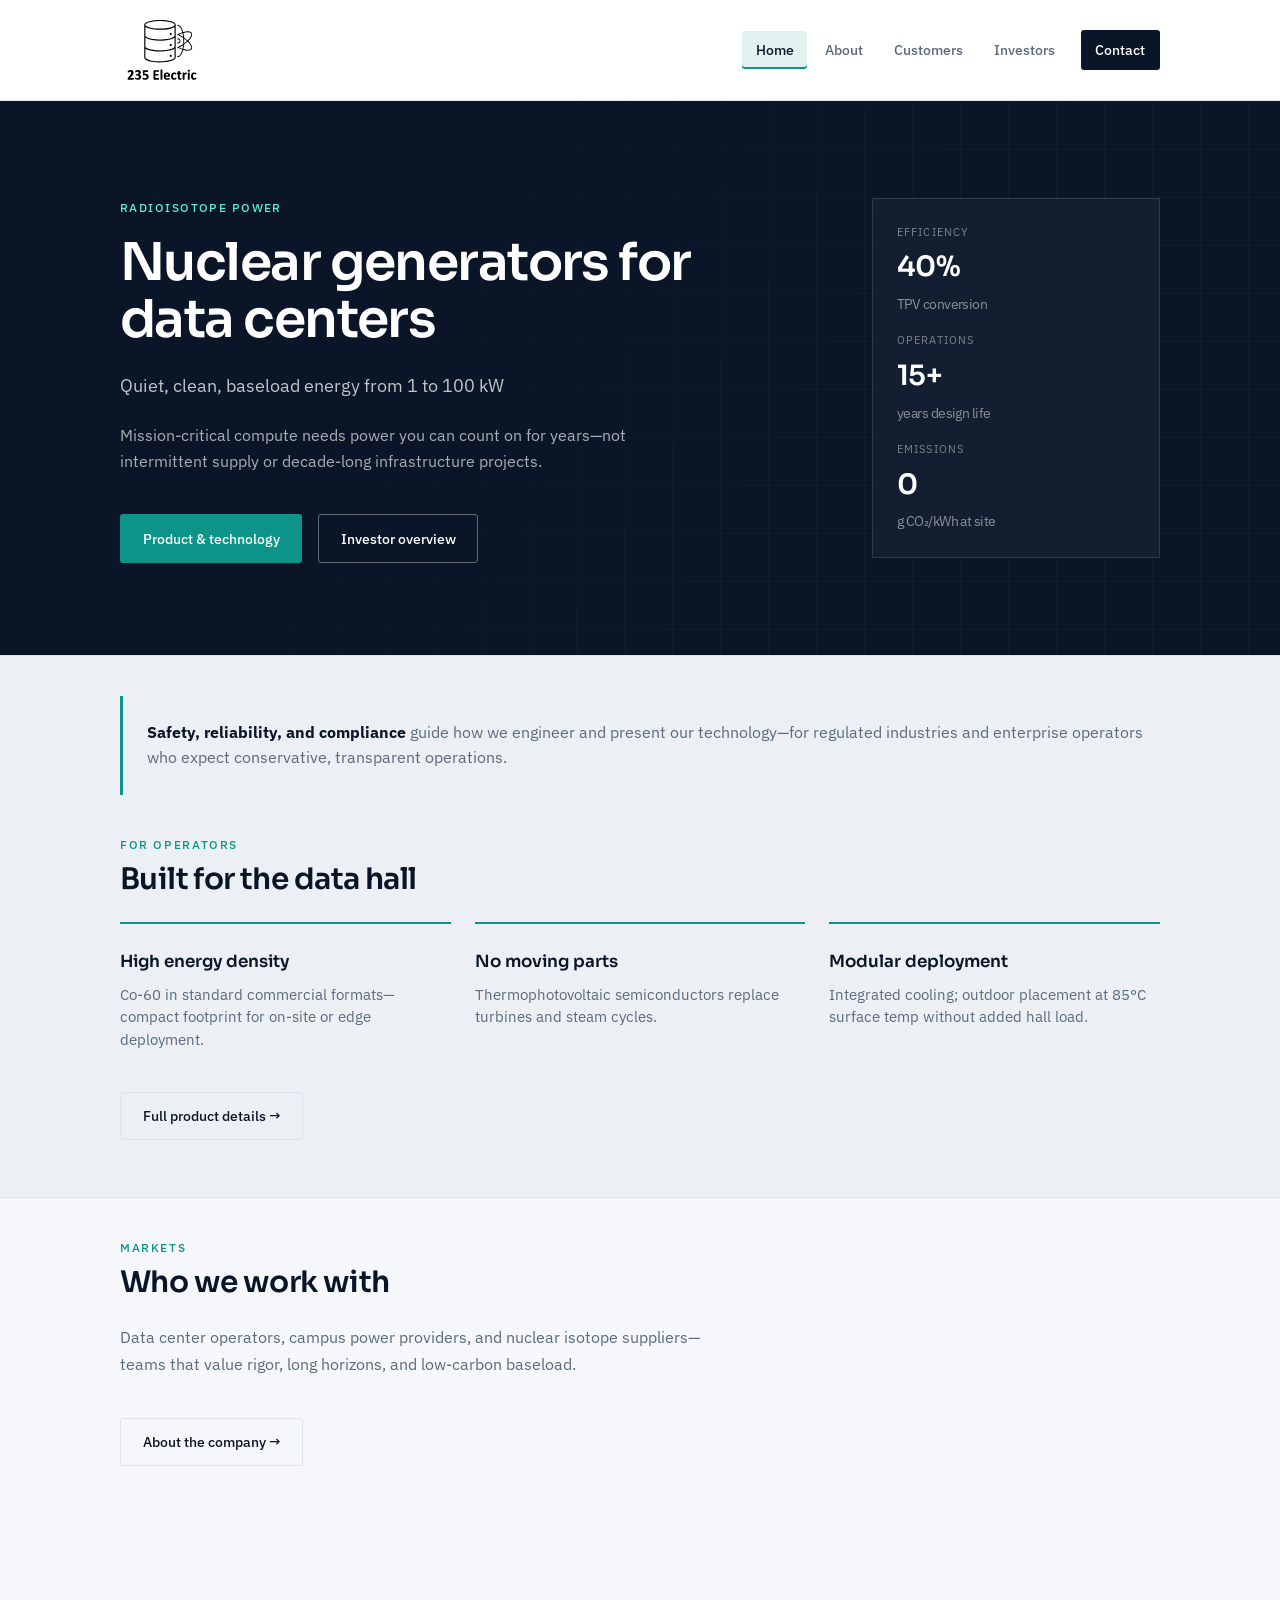
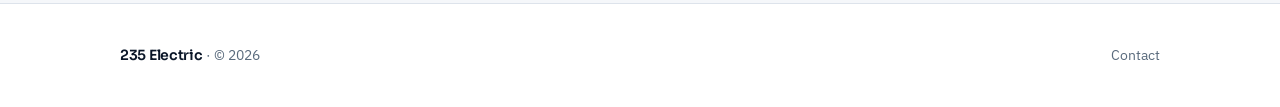
==== index.html @ bf1fa09b "init commit" ====
<!DOCTYPE html>
<html lang="en">
<head>
  <meta charset="UTF-8">
  <meta name="viewport" content="width=device-width, initial-scale=1.0">
  <meta name="theme-color" content="#0a1628">
  <title>235 Electric | Nuclear power for data centers</title>
  <meta name="description" content="235 Electric builds radioisotope generators for data centers. Quiet, clean, baseload power in the 1–100 kW range with no moving parts.">
  <link rel="canonical" href="https://sample_site.joshuapastizzo.com/">
  <link rel="preconnect" href="https://fonts.googleapis.com">
  <link rel="preconnect" href="https://fonts.gstatic.com" crossorigin>
  <link href="https://fonts.googleapis.com/css2?family=IBM+Plex+Sans:wght@400;500&family=Sora:wght@500;600&display=swap" rel="stylesheet">
  <link rel="stylesheet" href="/css/style.css">
  <link rel="icon" href="/images/logo.svg" type="image/svg+xml">
</head>
<body class="page-home">
  <header class="site-header">
    <div class="container">
      <div class="logo"><a href="/"><img src="/images/logo.svg" alt="235 Electric"></a></div>
      <button class="nav-toggle" type="button" aria-label="Toggle menu" aria-expanded="false">Menu</button>
      <nav>
        <ul class="nav-main">
          <li><a href="/" aria-current="page">Home</a></li>
          <li><a href="/about">About</a></li>
          <li><a href="/customers">Customers</a></li>
          <li><a href="/investors">Investors</a></li>
          <li class="nav-cta"><a href="/contact" class="btn btn-nav">Contact</a></li>
        </ul>
      </nav>
    </div>
  </header>

  <main>
    <section class="hero">
      <div class="container">
        <div class="hero-content">
          <span class="label">Radioisotope power</span>
          <h1>Nuclear generators for data centers</h1>
          <p class="hero-tagline">Quiet, clean, baseload energy from 1 to 100 kW</p>
          <p class="lead">Mission-critical compute needs power you can count on for years—not intermittent supply or decade-long infrastructure projects.</p>
          <div class="hero-actions">
            <a href="/customers" class="btn btn-primary">Product &amp; technology</a>
            <a href="/investors" class="btn btn-secondary">Investor overview</a>
          </div>
        </div>
        <aside class="hero-visual" aria-label="Key specifications">
          <dl class="hero-card">
            <dt>Efficiency</dt>
            <dd>40%<span>TPV conversion</span></dd>
            <dt>Operations</dt>
            <dd>15+<span>years design life</span></dd>
            <dt>Emissions</dt>
            <dd>0<span>g CO₂/kWh at site</span></dd>
          </dl>
        </aside>
      </div>
    </section>

    <section class="section section--tight section--band">
      <div class="container">
        <div class="notice">
          <p><strong>Safety, reliability, and compliance</strong> guide how we engineer and present our technology—for regulated industries and enterprise operators who expect conservative, transparent operations.</p>
        </div>
        <span class="label">For operators</span>
        <h2 class="section-title">Built for the data hall</h2>
        <ul class="pillar-list">
          <li>
            <h3>High energy density</h3>
            <p>Co-60 in standard commercial formats—compact footprint for on-site or edge deployment.</p>
          </li>
          <li>
            <h3>No moving parts</h3>
            <p>Thermophotovoltaic semiconductors replace turbines and steam cycles.</p>
          </li>
          <li>
            <h3>Modular deployment</h3>
            <p>Integrated cooling; outdoor placement at 85°C surface temp without added hall load.</p>
          </li>
        </ul>
        <p class="section-cta">
          <a href="/customers" class="btn btn-outline">Full product details →</a>
        </p>
      </div>
    </section>

    <section class="section section--tight">
      <div class="container">
        <span class="label">Markets</span>
        <h2 class="section-title">Who we work with</h2>
        <p class="section-subtitle">Data center operators, campus power providers, and nuclear isotope suppliers—teams that value rigor, long horizons, and low-carbon baseload.</p>
        <p class="section-cta">
          <a href="/about" class="btn btn-outline">About the company →</a>
        </p>
      </div>
    </section>
  </main>

  <footer class="site-footer">
    <div class="container footer-bottom">
      <p><span class="footer-mark">235 Electric</span> · © 2026</p>
      <p><a href="/contact">Contact</a></p>
    </div>
  </footer>

  <script src="/js/main.js"></script>
</body>
</html>
---- css/style.css ----
/* 235 Electric — clean minimal, distinct from reference institute site */
:root {
  --color-bg: #f5f7fa;
  --color-surface: #ffffff;
  --color-ink: #0a1628;
  --color-ink-soft: #1e3a5f;
  --color-muted: #5a6b7d;
  --color-border: #dde3eb;
  --color-band: #eceff4;
  --color-accent: #0d9488;
  --color-accent-dark: #0f766e;
  --color-accent-glow: rgba(13, 148, 136, 0.12);
  --font-display: "Sora", system-ui, sans-serif;
  --font-body: "IBM Plex Sans", system-ui, sans-serif;
  --max-width: 68rem;
  --space-xs: 0.5rem;
  --space-sm: 1rem;
  --space-md: 1.5rem;
  --space-lg: 2.5rem;
  --space-xl: 5rem;
  --radius: 2px;
  --radius-btn: 3px;
}

*,
*::before,
*::after {
  box-sizing: border-box;
}

html {
  scroll-behavior: smooth;
}

body {
  margin: 0;
  font-family: var(--font-body);
  font-size: 1.05rem;
  line-height: 1.65;
  color: var(--color-ink);
  background: var(--color-bg);
  -webkit-font-smoothing: antialiased;
}

img,
svg {
  max-width: 100%;
  height: auto;
  display: block;
}

a {
  color: var(--color-ink-soft);
  text-decoration: none;
  transition: color 0.15s ease;
}
a:hover {
  color: var(--color-accent);
}

.container {
  width: 100%;
  max-width: var(--max-width);
  margin: 0 auto;
  padding: 0 var(--space-md);
}

/* Header */
.site-header {
  background: var(--color-surface);
  border-bottom: 1px solid var(--color-border);
  position: sticky;
  top: 0;
  z-index: 100;
}

.site-header .container {
  display: flex;
  align-items: center;
  justify-content: space-between;
  gap: var(--space-md);
  padding-top: 1.125rem;
  padding-bottom: 1.125rem;
}

.logo img {
  height: 64px;
  width: auto;
  max-width: min(280px, 55vw);
}

.nav-toggle {
  display: none;
  background: none;
  border: 1px solid var(--color-border);
  border-radius: var(--radius-btn);
  padding: 0.4rem 0.75rem;
  cursor: pointer;
  color: var(--color-ink);
  font-family: var(--font-body);
  font-size: 0.8rem;
  font-weight: 500;
  letter-spacing: 0.04em;
  text-transform: uppercase;
}

.nav-main {
  display: flex;
  align-items: center;
  gap: 0.25rem;
  list-style: none;
  margin: 0;
  padding: 0;
}

.nav-main a {
  display: block;
  padding: 0.45rem 0.85rem;
  font-size: 0.9rem;
  font-weight: 500;
  color: var(--color-muted);
  border-radius: var(--radius-btn);
}

.nav-main a:hover {
  color: var(--color-ink);
  background: var(--color-band);
}

.nav-main a[aria-current="page"] {
  color: var(--color-ink);
  background: var(--color-accent-glow);
  box-shadow: inset 0 -2px 0 var(--color-accent);
}

.nav-cta {
  margin-left: 0.5rem;
}

.btn-nav {
  padding: 0.45rem 1rem;
  font-size: 0.85rem;
  background: var(--color-ink);
  color: #fff !important;
  border-radius: var(--radius-btn);
}

.btn-nav:hover {
  background: var(--color-ink-soft);
  color: #fff !important;
}

.nav-main .btn-nav[aria-current="page"] {
  background: var(--color-accent);
  box-shadow: none;
}

/* Hero — split layout, not centered gradient block */
.hero {
  background: var(--color-ink);
  color: #fff;
  padding: var(--space-xl) 0;
  position: relative;
  overflow: hidden;
}

.hero::before {
  content: "";
  position: absolute;
  inset: 0;
  background-image:
    linear-gradient(rgba(255, 255, 255, 0.03) 1px, transparent 1px),
    linear-gradient(90deg, rgba(255, 255, 255, 0.03) 1px, transparent 1px);
  background-size: 48px 48px;
  mask-image: linear-gradient(120deg, transparent 20%, #000 70%);
  pointer-events: none;
}

.hero .container {
  position: relative;
  display: grid;
  grid-template-columns: 1.15fr 0.85fr;
  gap: var(--space-lg);
  align-items: center;
}

.hero-content {
  max-width: 36rem;
}

.hero .label {
  display: inline-block;
  font-family: var(--font-body);
  font-size: 0.75rem;
  font-weight: 500;
  letter-spacing: 0.12em;
  text-transform: uppercase;
  color: #5eead4;
  margin-bottom: var(--space-sm);
}

.hero h1 {
  font-family: var(--font-display);
  font-size: clamp(2.25rem, 4.5vw, 3.25rem);
  font-weight: 600;
  line-height: 1.1;
  letter-spacing: -0.03em;
  margin: 0 0 var(--space-md);
}

.hero-tagline {
  font-size: 1.125rem;
  font-weight: 400;
  color: rgba(255, 255, 255, 0.75);
  margin: 0 0 var(--space-md);
  line-height: 1.5;
}

.hero .lead {
  font-size: 1rem;
  color: rgba(255, 255, 255, 0.65);
  margin: 0 0 var(--space-lg);
  line-height: 1.6;
}

.hero-actions {
  display: flex;
  flex-wrap: wrap;
  gap: var(--space-sm);
}

.hero-visual {
  display: flex;
  justify-content: flex-end;
}

.hero-card {
  width: 100%;
  max-width: 18rem;
  padding: var(--space-md);
  border: 1px solid rgba(255, 255, 255, 0.12);
  background: rgba(255, 255, 255, 0.04);
  backdrop-filter: blur(8px);
}

.hero-card dt {
  font-size: 0.7rem;
  letter-spacing: 0.1em;
  text-transform: uppercase;
  color: rgba(255, 255, 255, 0.45);
  margin: 0 0 0.2rem;
}

.hero-card dd {
  font-family: var(--font-display);
  font-size: 1.75rem;
  font-weight: 600;
  color: #fff;
  margin: 0 0 var(--space-sm);
  letter-spacing: -0.02em;
}

.hero-card dd:last-of-type {
  margin-bottom: 0;
}

.hero-card dd span {
  font-family: var(--font-body);
  font-size: 0.85rem;
  font-weight: 400;
  color: rgba(255, 255, 255, 0.5);
  display: block;
  margin-top: 0.15rem;
}

@media (max-width: 768px) {
  .hero .container {
    grid-template-columns: 1fr;
  }
  .hero-visual {
    justify-content: flex-start;
  }
}

/* Buttons */
.btn {
  display: inline-block;
  padding: 0.7rem 1.35rem;
  font-family: var(--font-body);
  font-size: 0.9rem;
  font-weight: 500;
  border-radius: var(--radius-btn);
  border: 1px solid transparent;
  cursor: pointer;
  transition: background 0.15s ease, border-color 0.15s ease, color 0.15s ease;
}

.btn-primary {
  background: var(--color-accent);
  color: #fff;
}
.btn-primary:hover {
  background: var(--color-accent-dark);
  color: #fff;
}

.btn-secondary {
  background: transparent;
  color: #fff;
  border-color: rgba(255, 255, 255, 0.35);
}
.btn-secondary:hover {
  border-color: #fff;
  color: #fff;
}

.btn-outline {
  background: transparent;
  color: var(--color-ink);
  border-color: var(--color-border);
}
.btn-outline:hover {
  border-color: var(--color-ink);
  color: var(--color-ink);
}

/* Sections */
.section {
  padding: var(--space-xl) 0;
}

.section--tight {
  padding: var(--space-lg) 0;
}

.section--band {
  background: var(--color-band);
  border-top: 1px solid var(--color-border);
  border-bottom: 1px solid var(--color-border);
}

.label {
  display: block;
  font-size: 0.72rem;
  font-weight: 500;
  letter-spacing: 0.14em;
  text-transform: uppercase;
  color: var(--color-accent);
  margin-bottom: var(--space-xs);
}

.section-title {
  font-family: var(--font-display);
  font-size: clamp(1.5rem, 3vw, 1.85rem);
  font-weight: 600;
  letter-spacing: -0.02em;
  color: var(--color-ink);
  margin: 0 0 var(--space-md);
  line-height: 1.2;
}

.section-subtitle {
  color: var(--color-muted);
  margin: 0 0 var(--space-lg);
  max-width: 38rem;
  font-size: 1.02rem;
}

.section-cta {
  margin-top: var(--space-lg);
}

/* Page hero (inner pages) */
.page-hero {
  padding: var(--space-lg) 0 var(--space-md);
  border-bottom: 1px solid var(--color-border);
  margin-bottom: var(--space-lg);
}

.page-hero h1 {
  font-family: var(--font-display);
  font-size: clamp(1.85rem, 4vw, 2.5rem);
  font-weight: 600;
  letter-spacing: -0.03em;
  margin: 0 0 var(--space-xs);
  line-height: 1.15;
}

.page-hero .lead {
  color: var(--color-muted);
  margin: 0;
  max-width: 36rem;
  font-size: 1.05rem;
}

/* Notice / pullquote — not EASI-style bordered banner */
.notice {
  padding: var(--space-md) 0 var(--space-md) var(--space-md);
  border-left: 3px solid var(--color-accent);
  margin-bottom: var(--space-lg);
}

.notice p {
  margin: 0;
  color: var(--color-muted);
  font-size: 0.98rem;
}

.notice strong {
  color: var(--color-ink);
}

.pullquote {
  margin: 0;
  padding: var(--space-lg) 0;
  font-family: var(--font-display);
  font-size: 1.2rem;
  font-weight: 500;
  line-height: 1.45;
  color: var(--color-ink);
  letter-spacing: -0.01em;
  border-top: 1px solid var(--color-border);
  border-bottom: 1px solid var(--color-border);
}

.pullquote em {
  font-style: normal;
  color: var(--color-accent-dark);
}

/* Metrics row — not floating stat cards */
.metric-row {
  display: grid;
  grid-template-columns: repeat(4, 1fr);
  gap: 0;
  margin-top: var(--space-lg);
  border: 1px solid var(--color-border);
  background: var(--color-surface);
}

.metric-row > div {
  padding: var(--space-md);
  border-right: 1px solid var(--color-border);
  text-align: left;
}

.metric-row > div:last-child {
  border-right: none;
}

.metric-row strong {
  display: block;
  font-family: var(--font-display);
  font-size: 1.65rem;
  font-weight: 600;
  letter-spacing: -0.03em;
  color: var(--color-ink);
  margin-bottom: 0.25rem;
}

.metric-row span {
  font-size: 0.82rem;
  color: var(--color-muted);
  line-height: 1.4;
}

@media (max-width: 640px) {
  .metric-row {
    grid-template-columns: 1fr 1fr;
  }
  .metric-row > div:nth-child(2) {
    border-right: none;
  }
  .metric-row > div:nth-child(1),
  .metric-row > div:nth-child(2) {
    border-bottom: 1px solid var(--color-border);
  }
}

/* Pillars — flat list, not numbered hover cards */
.pillar-list {
  display: grid;
  grid-template-columns: repeat(3, 1fr);
  gap: var(--space-md);
  list-style: none;
  margin: 0;
  padding: 0;
}

.pillar-list li {
  padding-top: var(--space-md);
  border-top: 2px solid var(--color-accent);
}

.pillar-list h3 {
  font-family: var(--font-display);
  font-size: 1.05rem;
  font-weight: 600;
  margin: 0 0 var(--space-xs);
  color: var(--color-ink);
}

.pillar-list p {
  margin: 0;
  font-size: 0.92rem;
  color: var(--color-muted);
  line-height: 1.55;
}

@media (max-width: 768px) {
  .pillar-list {
    grid-template-columns: 1fr;
  }
}

/* Tiles — bordered, no shadow lift */
.tile-grid {
  display: grid;
  grid-template-columns: repeat(auto-fill, minmax(260px, 1fr));
  gap: 1px;
  background: var(--color-border);
  border: 1px solid var(--color-border);
}

.tile {
  background: var(--color-surface);
  padding: var(--space-md);
}

.tile h3 {
  font-family: var(--font-display);
  font-size: 1rem;
  font-weight: 600;
  margin: 0 0 var(--space-xs);
  color: var(--color-ink);
}

.tile p {
  margin: 0;
  font-size: 0.9rem;
  color: var(--color-muted);
  line-height: 1.55;
}

.card-grid {
  display: grid;
  grid-template-columns: repeat(auto-fill, minmax(260px, 1fr));
  gap: 1px;
  background: var(--color-border);
  border: 1px solid var(--color-border);
}

.card {
  background: var(--color-surface);
  padding: var(--space-md);
  border-radius: 0;
  box-shadow: none;
  transform: none;
}

.card:hover {
  box-shadow: none;
  transform: none;
}

.card-body {
  padding: 0;
}

.card h3,
.focus-area-body h3 {
  font-family: var(--font-display);
  font-size: 1rem;
  font-weight: 600;
  margin: 0 0 var(--space-xs);
}

.card p,
.focus-area-body p {
  margin: 0;
  font-size: 0.9rem;
  color: var(--color-muted);
}

.focus-area-grid {
  display: grid;
  grid-template-columns: repeat(3, 1fr);
  gap: var(--space-md);
}

.focus-area-card {
  padding-top: var(--space-md);
  border-top: 2px solid var(--color-accent);
  background: transparent;
  box-shadow: none;
  border-radius: 0;
}

.focus-area-card:hover {
  transform: none;
  box-shadow: none;
}

.focus-area-num {
  display: none;
}

.focus-area-body {
  padding: 0;
}

.stat-grid {
  display: grid;
  grid-template-columns: repeat(4, 1fr);
  border: 1px solid var(--color-border);
  background: var(--color-surface);
}

.stat-item {
  padding: var(--space-md);
  border-right: 1px solid var(--color-border);
  border-radius: 0;
  box-shadow: none;
  text-align: left;
}

.stat-item:last-child {
  border-right: none;
}

.stat-item strong {
  font-family: var(--font-display);
  font-size: 1.65rem;
  color: var(--color-ink);
}

.trust-banner {
  padding: var(--space-md) 0 var(--space-md) var(--space-md);
  border-left: 3px solid var(--color-accent);
  background: none;
  border-radius: 0;
  border-top: none;
  border-right: none;
  border-bottom: none;
}

.trust-banner p {
  margin: 0;
  color: var(--color-muted);
  font-size: 0.98rem;
}

.focus-question {
  margin: 0;
  padding: var(--space-lg) 0;
  font-family: var(--font-display);
  font-size: 1.2rem;
  font-weight: 500;
  line-height: 1.45;
  border-top: 1px solid var(--color-border);
  border-bottom: 1px solid var(--color-border);
  border-left: none;
  background: none;
  border-radius: 0;
}

.mission-statement {
  font-family: var(--font-display);
  font-size: 1.15rem;
  font-weight: 500;
  line-height: 1.5;
  margin: 0 0 var(--space-md);
}

.two-col {
  display: grid;
  grid-template-columns: 1.1fr 0.9fr;
  gap: var(--space-xl);
  align-items: start;
}

@media (max-width: 768px) {
  .two-col {
    grid-template-columns: 1fr;
  }
  .focus-area-grid {
    grid-template-columns: 1fr;
  }
}

.product-diagram {
  border: 1px solid var(--color-border);
  background: var(--color-surface);
  padding: var(--space-lg);
  border-radius: 0;
  box-shadow: none;
}

.diagram-caption {
  text-align: center;
  font-size: 0.85rem;
  color: var(--color-muted);
  margin: var(--space-sm) 0 0;
}

.product-visual {
  max-width: none;
}

.comparison-wrap {
  overflow-x: auto;
  margin: var(--space-md) auto;
  border: 1px solid var(--color-border);
  width: fit-content;
  max-width: 100%;
}

.comparison-table {
  width: max-content;
  max-width: 100%;
  border-collapse: collapse;
  font-size: 0.8rem;
  background: var(--color-surface);
  table-layout: auto;
}

.comparison-table th,
.comparison-table td {
  padding: 0.55rem 0.75rem;
  border-bottom: 1px solid var(--color-border);
  text-align: left;
  vertical-align: top;
  line-height: 1.3;
  width: auto;
}

.comparison-table thead th:not(:first-child),
.comparison-table tbody td:not(.col-product) {
  padding-left: 0.65rem;
  padding-right: 0.65rem;
}

.comparison-table tbody th {
  padding-right: 1rem;
}

.comparison-table .cell-primary {
  display: block;
  white-space: nowrap;
}

.comparison-table .cell-note {
  display: block;
  margin-top: 0.15rem;
  font-size: 0.68rem;
  font-weight: 400;
  line-height: 1.25;
  white-space: nowrap;
  color: var(--color-muted);
}

.comparison-table thead .cell-note {
  color: rgba(255, 255, 255, 0.78);
}

.comparison-table thead .cell-primary {
  font-weight: 600;
}

.comparison-table thead th {
  background: var(--color-ink);
  color: #fff;
  font-family: var(--font-display);
  font-weight: 600;
  font-size: 0.72rem;
  border-bottom: none;
  white-space: nowrap;
  text-align: center;
}

.comparison-table thead th.col-product {
  background: var(--color-accent-dark);
  color: #fff;
  border-bottom: 3px solid #5eead4;
  box-shadow: inset 4px 0 0 #5eead4;
}

.comparison-table thead th.col-product strong {
  color: #fff;
}

.comparison-table tbody th {
  font-weight: 600;
  color: var(--color-ink);
  background: var(--color-bg);
}

.comparison-table tbody th .cell-note {
  font-weight: 500;
}

.comparison-table tbody tr:last-child th,
.comparison-table tbody tr:last-child td {
  border-bottom: none;
}

.comparison-table tbody .col-product {
  background: var(--color-accent-glow);
  border-left: 4px solid var(--color-accent);
  font-weight: 500;
  color: var(--color-ink);
}

.callout {
  padding: var(--space-md);
  background: var(--color-surface);
  border: 1px solid var(--color-border);
  margin: var(--space-md) 0;
}

.callout p {
  margin: 0;
  font-size: 0.95rem;
  color: var(--color-muted);
}

.numbered-benefits {
  list-style: none;
  margin: 0;
  padding: 0;
  counter-reset: benefit;
}

.numbered-benefits > li {
  counter-increment: benefit;
  padding: var(--space-md) 0;
  border-bottom: 1px solid var(--color-border);
  padding-left: 3rem;
  position: relative;
}

.numbered-benefits > li::before {
  content: counter(benefit, decimal-leading-zero);
  position: absolute;
  left: 0;
  top: var(--space-md);
  font-family: var(--font-display);
  font-size: 0.8rem;
  font-weight: 600;
  color: var(--color-accent);
  letter-spacing: 0.05em;
}

.numbered-benefits > li:last-child {
  border-bottom: none;
}

.numbered-benefits h3 {
  font-family: var(--font-display);
  font-size: 1.05rem;
  font-weight: 600;
  margin: 0 0 var(--space-xs);
}

.numbered-benefits p {
  margin: 0;
  color: var(--color-muted);
  font-size: 0.95rem;
}

.page-actions {
  display: flex;
  flex-wrap: wrap;
  gap: var(--space-sm);
  margin-top: var(--space-lg);
}

.prose ul {
  padding-left: 1.25rem;
  margin: 0 0 var(--space-md);
  color: var(--color-muted);
}

.prose li {
  margin-bottom: 0.5rem;
}

.prose li strong {
  color: var(--color-ink);
}

/* Contact */
.contact-layout {
  display: grid;
  grid-template-columns: 0.9fr 1.1fr;
  gap: var(--space-xl);
  align-items: start;
}

.contact-panel {
  padding: var(--space-lg);
  border: 1px solid var(--color-border);
  background: var(--color-surface);
}

.contact-details address {
  font-style: normal;
  line-height: 1.75;
  color: var(--color-muted);
  font-size: 0.95rem;
}

.form-group {
  margin-bottom: var(--space-md);
}

.form-group label {
  display: block;
  font-size: 0.8rem;
  font-weight: 500;
  letter-spacing: 0.04em;
  text-transform: uppercase;
  color: var(--color-muted);
  margin-bottom: var(--space-xs);
}

.form-group input,
.form-group textarea {
  width: 100%;
  padding: 0.7rem 0.75rem;
  font-family: var(--font-body);
  font-size: 1rem;
  border: 1px solid var(--color-border);
  border-radius: var(--radius-btn);
  background: var(--color-bg);
}

.form-group input:focus,
.form-group textarea:focus {
  outline: none;
  border-color: var(--color-accent);
  background: var(--color-surface);
}

.form-group textarea {
  min-height: 140px;
  resize: vertical;
}

/* Footer — light bar, not inverted navy slab */
.site-footer {
  background: var(--color-surface);
  border-top: 1px solid var(--color-border);
  padding: var(--space-lg) 0;
  margin-top: var(--space-xl);
}

.site-footer,
.site-footer a {
  color: var(--color-muted);
  font-size: 0.88rem;
}

.site-footer a:hover {
  color: var(--color-ink);
}

.footer-bottom {
  display: flex;
  flex-wrap: wrap;
  align-items: center;
  justify-content: space-between;
  gap: var(--space-sm);
}

.footer-bottom p {
  margin: 0;
}

.footer-mark {
  font-family: var(--font-display);
  font-weight: 600;
  color: var(--color-ink);
  letter-spacing: -0.02em;
}

.section--compact {
  padding: var(--space-lg) 0;
}

.page-header {
  padding: var(--space-lg) 0 var(--space-md);
  border-bottom: 1px solid var(--color-border);
  margin-bottom: var(--space-lg);
}

.page-header h1 {
  font-family: var(--font-display);
  font-size: clamp(1.85rem, 4vw, 2.5rem);
  font-weight: 600;
  letter-spacing: -0.03em;
  margin: 0 0 var(--space-xs);
}

.page-header .lead {
  color: var(--color-muted);
  margin: 0;
}

.page-header--compact {
  padding-bottom: var(--space-md);
}

.contact-form-wrap {
  max-width: none;
}

@media (max-width: 768px) {
  .contact-layout {
    grid-template-columns: 1fr;
  }
}

@media (max-width: 640px) {
  .nav-toggle {
    display: block;
  }

  .site-header .container {
    position: relative;
  }

  .nav-main {
    display: none;
    position: absolute;
    top: 100%;
    left: 0;
    right: 0;
    flex-direction: column;
    align-items: stretch;
    padding: var(--space-sm);
    background: var(--color-surface);
    border-bottom: 1px solid var(--color-border);
    box-shadow: 0 8px 24px rgba(10, 22, 40, 0.08);
  }

  .nav-main.is-open {
    display: flex;
  }

  .nav-cta {
    margin-left: 0;
  }

  .stat-grid {
    grid-template-columns: 1fr 1fr;
  }

  .stat-item:nth-child(2) {
    border-right: none;
  }

  .stat-item:nth-child(1),
  .stat-item:nth-child(2) {
    border-bottom: 1px solid var(--color-border);
  }
}
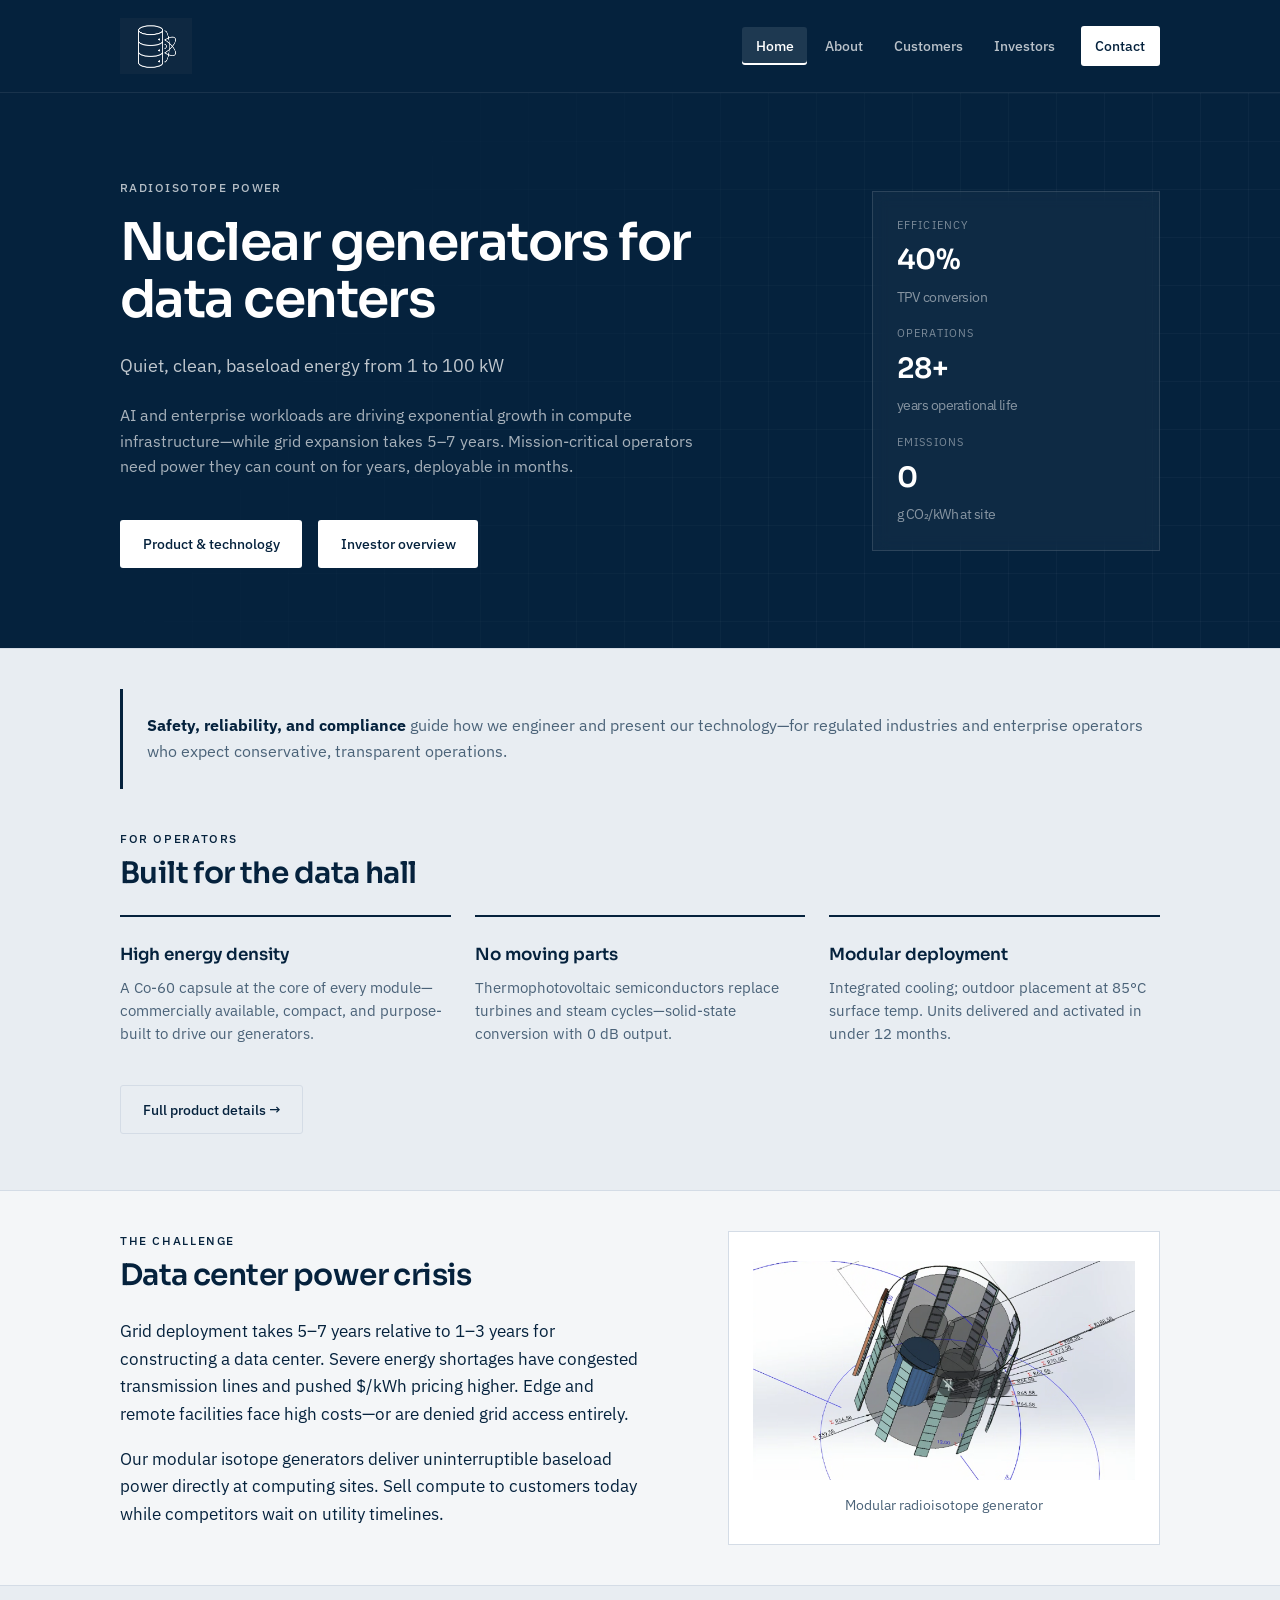
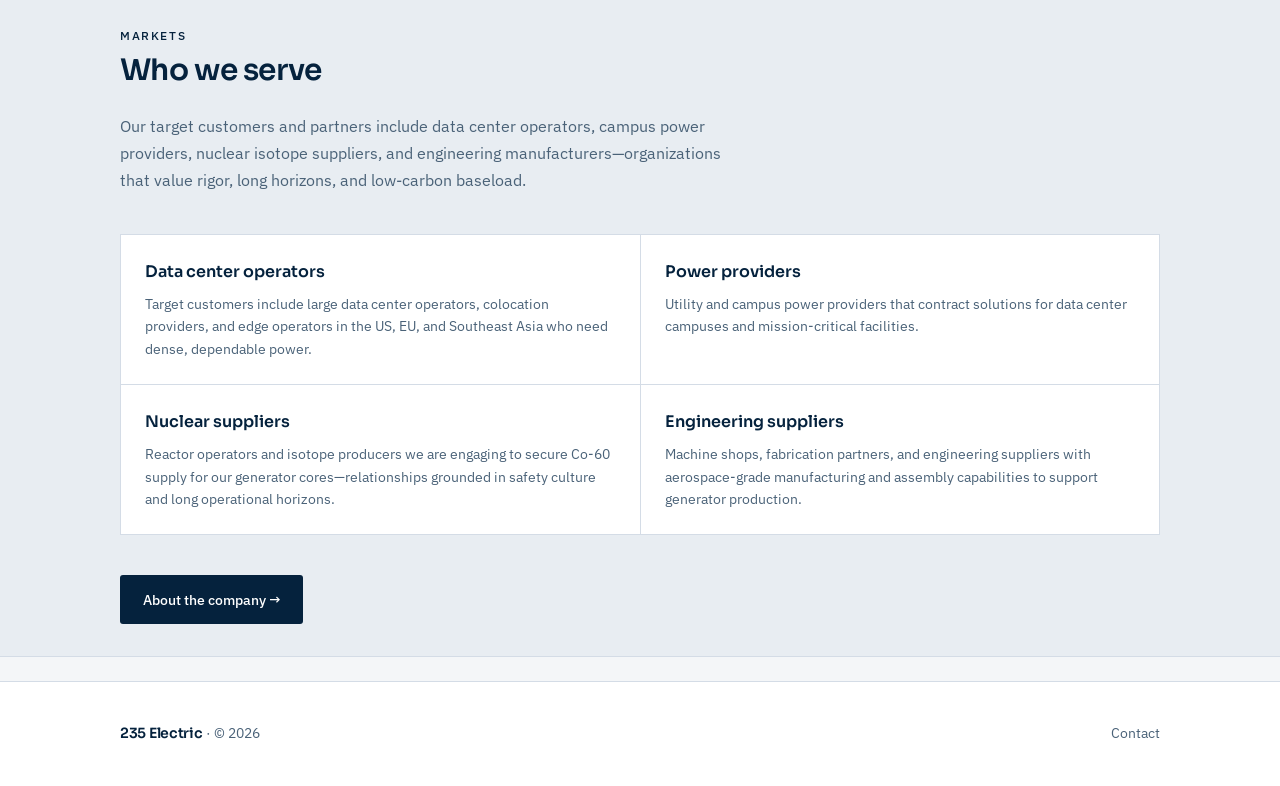
==== commit 14ed5882: "new additions" ====
--- a/index.html
+++ b/index.html
@@ -3,20 +3,20 @@
 <head>
   <meta charset="UTF-8">
   <meta name="viewport" content="width=device-width, initial-scale=1.0">
-  <meta name="theme-color" content="#0a1628">
+  <meta name="theme-color" content="#05223d">
   <title>235 Electric | Nuclear power for data centers</title>
   <meta name="description" content="235 Electric builds radioisotope generators for data centers. Quiet, clean, baseload power in the 1–100 kW range with no moving parts.">
-  <link rel="canonical" href="https://sample_site.joshuapastizzo.com/">
+  <link rel="canonical" href="https://samplesite.joshuapastizzo.com/">
   <link rel="preconnect" href="https://fonts.googleapis.com">
   <link rel="preconnect" href="https://fonts.gstatic.com" crossorigin>
   <link href="https://fonts.googleapis.com/css2?family=IBM+Plex+Sans:wght@400;500&family=Sora:wght@500;600&display=swap" rel="stylesheet">
   <link rel="stylesheet" href="/css/style.css">
-  <link rel="icon" href="/images/logo.svg" type="image/svg+xml">
+  <link rel="icon" href="/images/Logo.png" type="image/png">
 </head>
 <body class="page-home">
   <header class="site-header">
     <div class="container">
-      <div class="logo"><a href="/"><img src="/images/logo.svg" alt="235 Electric"></a></div>
+      <div class="logo"><a href="/"><img src="/images/Logo.png" alt="235 Electric"></a></div>
       <button class="nav-toggle" type="button" aria-label="Toggle menu" aria-expanded="false">Menu</button>
       <nav>
         <ul class="nav-main">
@@ -37,10 +37,10 @@
           <span class="label">Radioisotope power</span>
           <h1>Nuclear generators for data centers</h1>
           <p class="hero-tagline">Quiet, clean, baseload energy from 1 to 100 kW</p>
-          <p class="lead">Mission-critical compute needs power you can count on for years—not intermittent supply or decade-long infrastructure projects.</p>
+          <p class="lead">AI and enterprise workloads are driving exponential growth in compute infrastructure—while grid expansion takes 5–7 years. Mission-critical operators need power they can count on for years, deployable in months.</p>
           <div class="hero-actions">
             <a href="/customers" class="btn btn-primary">Product &amp; technology</a>
-            <a href="/investors" class="btn btn-secondary">Investor overview</a>
+            <a href="/investors" class="btn btn-primary">Investor overview</a>
           </div>
         </div>
         <aside class="hero-visual" aria-label="Key specifications">
@@ -48,7 +48,7 @@
             <dt>Efficiency</dt>
             <dd>40%<span>TPV conversion</span></dd>
             <dt>Operations</dt>
-            <dd>15+<span>years design life</span></dd>
+            <dd>28+<span>years operational life</span></dd>
             <dt>Emissions</dt>
             <dd>0<span>g CO₂/kWh at site</span></dd>
           </dl>
@@ -66,15 +66,15 @@
         <ul class="pillar-list">
           <li>
             <h3>High energy density</h3>
-            <p>Co-60 in standard commercial formats—compact footprint for on-site or edge deployment.</p>
+            <p>A Co-60 capsule at the core of every module—commercially available, compact, and purpose-built to drive our generators.</p>
           </li>
           <li>
             <h3>No moving parts</h3>
-            <p>Thermophotovoltaic semiconductors replace turbines and steam cycles.</p>
+            <p>Thermophotovoltaic semiconductors replace turbines and steam cycles—solid-state conversion with 0 dB output.</p>
           </li>
           <li>
             <h3>Modular deployment</h3>
-            <p>Integrated cooling; outdoor placement at 85°C surface temp without added hall load.</p>
+            <p>Integrated cooling; outdoor placement at 85°C surface temp. Units delivered and activated in under 12 months.</p>
           </li>
         </ul>
         <p class="section-cta">
@@ -84,12 +84,45 @@
     </section>
 
     <section class="section section--tight">
+      <div class="container two-col">
+        <div>
+          <span class="label">The challenge</span>
+          <h2 class="section-title">Data center power crisis</h2>
+          <p>Grid deployment takes 5–7 years relative to 1–3 years for constructing a data center. Severe energy shortages have congested transmission lines and pushed $/kWh pricing higher. Edge and remote facilities face high costs—or are denied grid access entirely.</p>
+          <p>Our modular isotope generators deliver uninterruptible baseload power directly at computing sites. Sell compute to customers today while competitors wait on utility timelines.</p>
+        </div>
+        <figure class="product-image">
+          <img src="/images/RTG.png" alt="235 Electric radioisotope generator — CAD assembly view">
+          <figcaption>Modular radioisotope generator</figcaption>
+        </figure>
+      </div>
+    </section>
+
+    <section class="section section--tight section--band">
       <div class="container">
         <span class="label">Markets</span>
-        <h2 class="section-title">Who we work with</h2>
-        <p class="section-subtitle">Data center operators, campus power providers, and nuclear isotope suppliers—teams that value rigor, long horizons, and low-carbon baseload.</p>
+        <h2 class="section-title">Who we serve</h2>
+        <p class="section-subtitle">Our target customers and partners include data center operators, campus power providers, nuclear isotope suppliers, and engineering manufacturers—organizations that value rigor, long horizons, and low-carbon baseload.</p>
+        <div class="tile-grid tile-grid--quad">
+          <article class="tile">
+            <h3>Data center operators</h3>
+            <p>Target customers include large data center operators, colocation providers, and edge operators in the US, EU, and Southeast Asia who need dense, dependable power.</p>
+          </article>
+          <article class="tile">
+            <h3>Power providers</h3>
+            <p>Utility and campus power providers that contract solutions for data center campuses and mission-critical facilities.</p>
+          </article>
+          <article class="tile">
+            <h3>Nuclear suppliers</h3>
+            <p>Reactor operators and isotope producers we are engaging to secure Co-60 supply for our generator cores—relationships grounded in safety culture and long operational horizons.</p>
+          </article>
+          <article class="tile">
+            <h3>Engineering suppliers</h3>
+            <p>Machine shops, fabrication partners, and engineering suppliers with aerospace-grade manufacturing and assembly capabilities to support generator production.</p>
+          </article>
+        </div>
         <p class="section-cta">
-          <a href="/about" class="btn btn-outline">About the company →</a>
+          <a href="/about" class="btn btn-primary">About the company →</a>
         </p>
       </div>
     </section>
--- a/css/style.css
+++ b/css/style.css
@@ -1,15 +1,16 @@
-/* 235 Electric — clean minimal, distinct from reference institute site */
+/* 235 Electric — navy + white from Logo.png */
 :root {
-  --color-bg: #f5f7fa;
+  --color-bg: #f4f6f8;
   --color-surface: #ffffff;
-  --color-ink: #0a1628;
-  --color-ink-soft: #1e3a5f;
-  --color-muted: #5a6b7d;
-  --color-border: #dde3eb;
-  --color-band: #eceff4;
-  --color-accent: #0d9488;
-  --color-accent-dark: #0f766e;
-  --color-accent-glow: rgba(13, 148, 136, 0.12);
+  --color-ink: #05223d;
+  --color-ink-soft: #0a3358;
+  --color-muted: #4a6278;
+  --color-border: #d4dce6;
+  --color-band: #e8edf2;
+  --color-accent: #05223d;
+  --color-accent-dark: #031a2e;
+  --color-accent-glow: rgba(5, 34, 61, 0.08);
+  --color-accent-light: rgba(255, 255, 255, 0.85);
   --font-display: "Sora", system-ui, sans-serif;
   --font-body: "IBM Plex Sans", system-ui, sans-serif;
   --max-width: 68rem;
@@ -65,10 +66,10 @@
   padding: 0 var(--space-md);
 }
 
-/* Header */
+/* Header — navy to match logo mark */
 .site-header {
-  background: var(--color-surface);
-  border-bottom: 1px solid var(--color-border);
+  background: var(--color-ink);
+  border-bottom: 1px solid rgba(255, 255, 255, 0.08);
   position: sticky;
   top: 0;
   z-index: 100;
@@ -84,19 +85,19 @@
 }
 
 .logo img {
-  height: 64px;
+  height: 56px;
   width: auto;
-  max-width: min(280px, 55vw);
+  max-width: min(72px, 18vw);
 }
 
 .nav-toggle {
   display: none;
   background: none;
-  border: 1px solid var(--color-border);
+  border: 1px solid rgba(255, 255, 255, 0.25);
   border-radius: var(--radius-btn);
   padding: 0.4rem 0.75rem;
   cursor: pointer;
-  color: var(--color-ink);
+  color: #fff;
   font-family: var(--font-body);
   font-size: 0.8rem;
   font-weight: 500;
@@ -118,19 +119,19 @@
   padding: 0.45rem 0.85rem;
   font-size: 0.9rem;
   font-weight: 500;
-  color: var(--color-muted);
+  color: rgba(255, 255, 255, 0.72);
   border-radius: var(--radius-btn);
 }
 
 .nav-main a:hover {
-  color: var(--color-ink);
-  background: var(--color-band);
+  color: #fff;
+  background: rgba(255, 255, 255, 0.08);
 }
 
 .nav-main a[aria-current="page"] {
-  color: var(--color-ink);
-  background: var(--color-accent-glow);
-  box-shadow: inset 0 -2px 0 var(--color-accent);
+  color: #fff;
+  background: rgba(255, 255, 255, 0.1);
+  box-shadow: inset 0 -2px 0 #fff;
 }
 
 .nav-cta {
@@ -140,18 +141,18 @@
 .btn-nav {
   padding: 0.45rem 1rem;
   font-size: 0.85rem;
-  background: var(--color-ink);
-  color: #fff !important;
+  background: #fff;
+  color: var(--color-ink) !important;
   border-radius: var(--radius-btn);
 }
 
 .btn-nav:hover {
-  background: var(--color-ink-soft);
-  color: #fff !important;
+  background: var(--color-accent-light);
+  color: var(--color-ink) !important;
 }
 
 .nav-main .btn-nav[aria-current="page"] {
-  background: var(--color-accent);
+  background: #fff;
   box-shadow: none;
 }
 
@@ -195,7 +196,7 @@
   font-weight: 500;
   letter-spacing: 0.12em;
   text-transform: uppercase;
-  color: #5eead4;
+  color: rgba(255, 255, 255, 0.7);
   margin-bottom: var(--space-sm);
 }
 
@@ -296,12 +297,21 @@
 }
 
 .btn-primary {
-  background: var(--color-accent);
+  background: var(--color-ink);
   color: #fff;
 }
 .btn-primary:hover {
-  background: var(--color-accent-dark);
+  background: var(--color-ink-soft);
   color: #fff;
+}
+
+.hero .btn-primary {
+  background: #fff;
+  color: var(--color-ink);
+}
+.hero .btn-primary:hover {
+  background: var(--color-accent-light);
+  color: var(--color-ink);
 }
 
 .btn-secondary {
@@ -393,6 +403,19 @@
   font-size: 1.05rem;
 }
 
+.page-hero--compact {
+  padding-bottom: var(--space-sm);
+  margin-bottom: 0;
+}
+
+.page-hero--compact .lead {
+  max-width: none;
+}
+
+.page-hero--compact + .section--tight {
+  padding-top: var(--space-md);
+}
+
 /* Notice / pullquote — not EASI-style bordered banner */
 .notice {
   padding: var(--space-md) 0 var(--space-md) var(--space-md);
@@ -425,7 +448,7 @@
 
 .pullquote em {
   font-style: normal;
-  color: var(--color-accent-dark);
+  color: var(--color-ink-soft);
 }
 
 /* Metrics row — not floating stat cards */
@@ -522,6 +545,10 @@
   border: 1px solid var(--color-border);
 }
 
+.tile-grid--quad {
+  grid-template-columns: repeat(2, 1fr);
+}
+
 .tile {
   background: var(--color-surface);
   padding: var(--space-md);
@@ -779,10 +806,10 @@
 }
 
 .comparison-table thead th.col-product {
-  background: var(--color-accent-dark);
+  background: var(--color-ink-soft);
   color: #fff;
-  border-bottom: 3px solid #5eead4;
-  box-shadow: inset 4px 0 0 #5eead4;
+  border-bottom: 3px solid #fff;
+  box-shadow: inset 4px 0 0 rgba(255, 255, 255, 0.5);
 }
 
 .comparison-table thead th.col-product strong {
@@ -806,7 +833,7 @@
 
 .comparison-table tbody .col-product {
   background: var(--color-accent-glow);
-  border-left: 4px solid var(--color-accent);
+  border-left: 4px solid var(--color-ink);
   font-weight: 500;
   color: var(--color-ink);
 }
@@ -873,6 +900,20 @@
   flex-wrap: wrap;
   gap: var(--space-sm);
   margin-top: var(--space-lg);
+}
+
+.page-actions--center {
+  justify-content: center;
+}
+
+.page-inner main > .section:last-child,
+.page-home main > .section:last-child {
+  padding-bottom: var(--space-sm);
+}
+
+.page-inner .site-footer,
+.page-home .site-footer {
+  margin-top: var(--space-md);
 }
 
 .prose ul {
@@ -988,6 +1029,126 @@
   padding: var(--space-lg) 0;
 }
 
+/* Product imagery */
+.image-grid {
+  display: grid;
+  grid-template-columns: repeat(2, 1fr);
+  gap: var(--space-md);
+}
+
+.image-grid--single {
+  grid-template-columns: 1fr;
+}
+
+.product-image-grid {
+  display: grid;
+  grid-template-columns: repeat(2, 1fr);
+  align-items: stretch;
+  gap: var(--space-md);
+  margin-top: var(--space-lg);
+}
+
+.product-image {
+  margin: 0;
+  height: 100%;
+  display: flex;
+  flex-direction: column;
+  align-items: center;
+  justify-content: center;
+  gap: var(--space-sm);
+  border: 1px solid var(--color-border);
+  background: var(--color-surface);
+  padding: var(--space-md);
+}
+
+.product-image__frame {
+  width: 100%;
+  display: flex;
+  align-items: center;
+  justify-content: center;
+  padding: var(--space-md);
+  background: var(--color-bg);
+}
+
+.product-image__frame img {
+  width: 100%;
+  height: auto;
+  max-height: 360px;
+  object-fit: contain;
+}
+
+.product-image figcaption {
+  width: 100%;
+  margin: 0;
+  font-size: 0.85rem;
+  color: var(--color-muted);
+  text-align: center;
+  line-height: 1.4;
+}
+
+.capsule-gallery {
+  display: grid;
+  grid-template-columns: repeat(2, 1fr);
+  align-items: stretch;
+  gap: var(--space-md);
+  margin-top: var(--space-lg);
+}
+
+.capsule-gallery__item,
+.capsule-gallery__spec {
+  margin: 0;
+  height: 100%;
+  display: flex;
+  flex-direction: column;
+  align-items: center;
+  justify-content: center;
+  gap: var(--space-sm);
+  border: 1px solid var(--color-border);
+  background: var(--color-surface);
+  padding: var(--space-md);
+}
+
+.capsule-gallery__spec {
+  grid-column: 1 / -1;
+}
+
+.capsule-gallery__frame {
+  width: 100%;
+  display: flex;
+  align-items: center;
+  justify-content: center;
+  padding: var(--space-md);
+  background: var(--color-bg);
+}
+
+.capsule-gallery__frame img {
+  width: 100%;
+  height: auto;
+  max-height: 320px;
+  object-fit: contain;
+}
+
+.capsule-gallery__frame--wide img {
+  max-height: 480px;
+}
+
+.capsule-gallery figcaption {
+  width: 100%;
+  margin: 0;
+  font-size: 0.85rem;
+  color: var(--color-muted);
+  text-align: center;
+  line-height: 1.4;
+}
+
+@media (max-width: 768px) {
+  .image-grid,
+  .product-image-grid,
+  .capsule-gallery {
+    grid-template-columns: 1fr;
+  }
+}
+
 .page-header {
   padding: var(--space-lg) 0 var(--space-md);
   border-bottom: 1px solid var(--color-border);
@@ -1039,9 +1200,9 @@
     flex-direction: column;
     align-items: stretch;
     padding: var(--space-sm);
-    background: var(--color-surface);
-    border-bottom: 1px solid var(--color-border);
-    box-shadow: 0 8px 24px rgba(10, 22, 40, 0.08);
+    background: var(--color-ink);
+    border-bottom: 1px solid rgba(255, 255, 255, 0.08);
+    box-shadow: 0 8px 24px rgba(5, 34, 61, 0.25);
   }
 
   .nav-main.is-open {
@@ -1064,5 +1225,9 @@
   .stat-item:nth-child(2) {
     border-bottom: 1px solid var(--color-border);
   }
-}
-
+
+  .tile-grid--quad {
+    grid-template-columns: 1fr;
+  }
+}
+
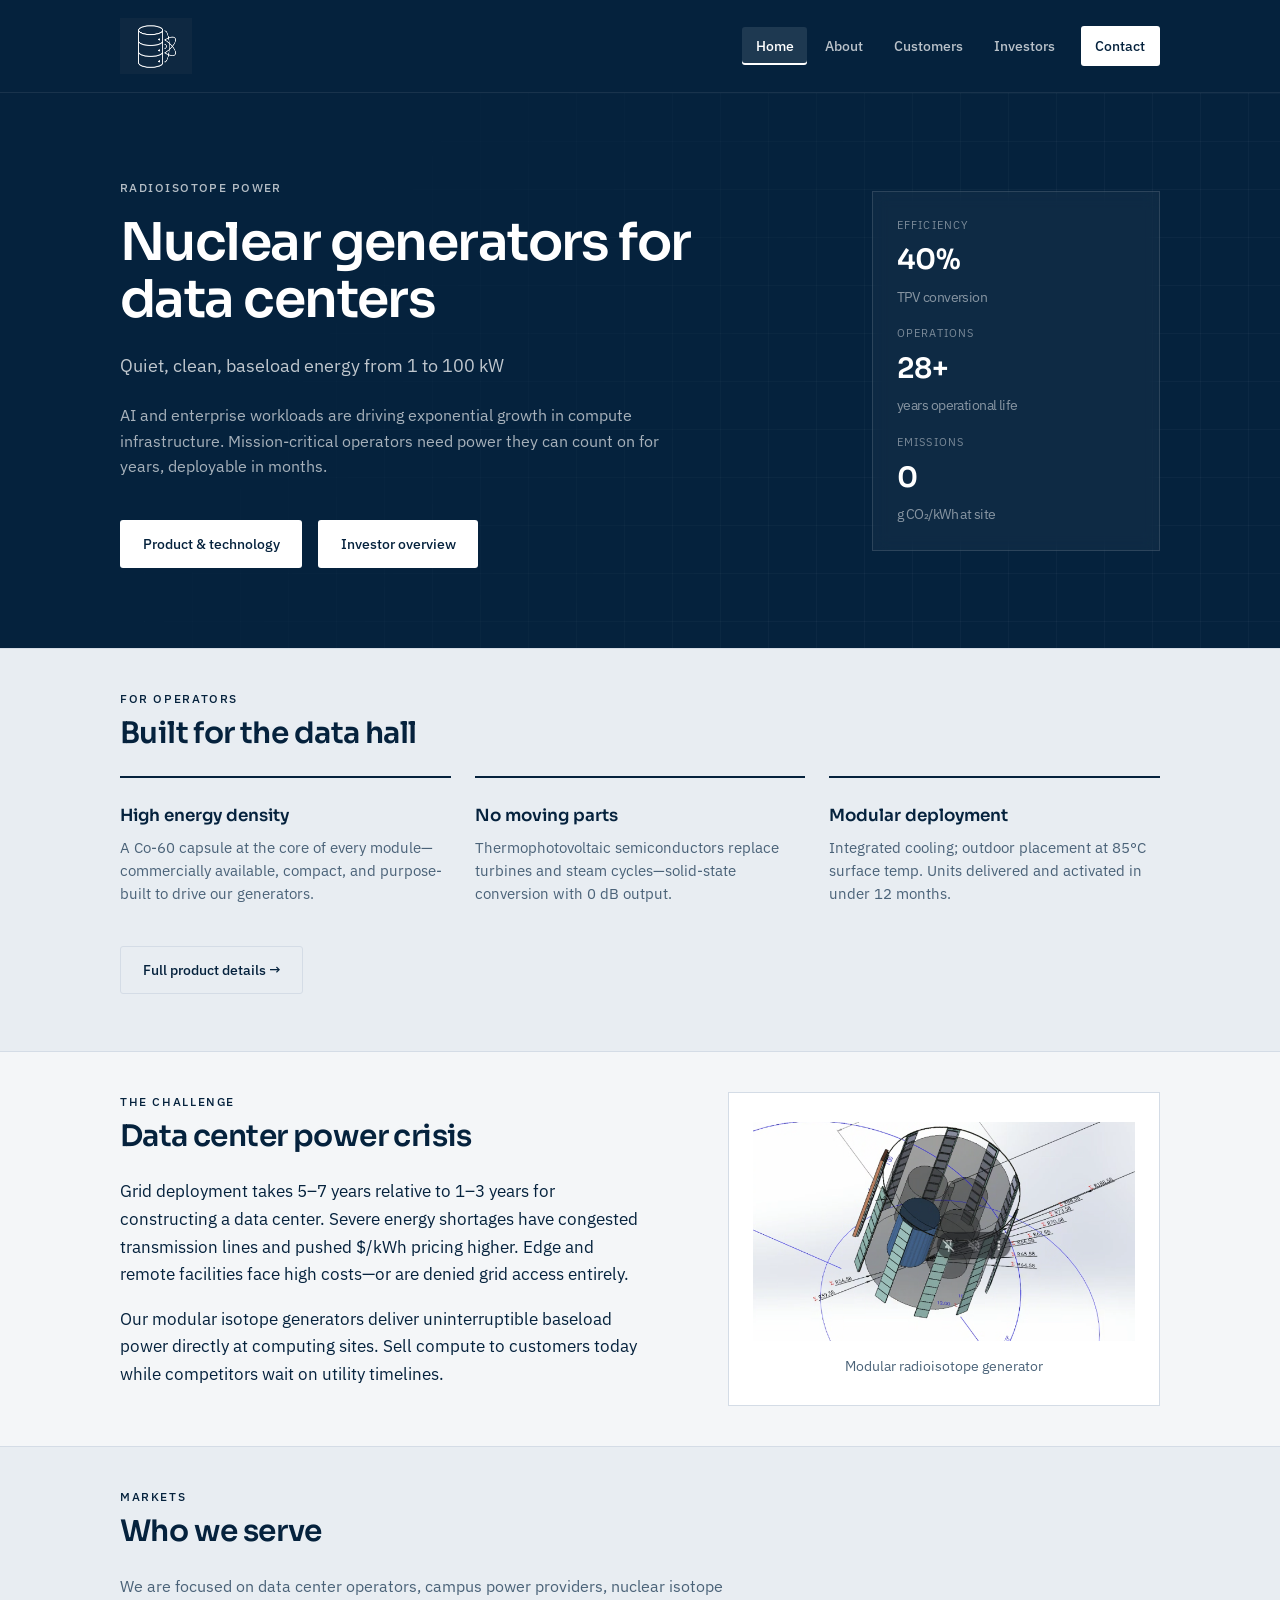
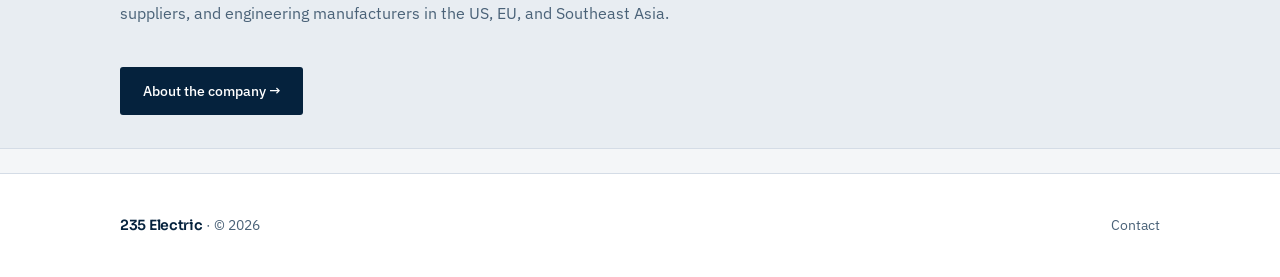
==== commit b3813b0a: "removed redundancy" ====
--- a/index.html
+++ b/index.html
@@ -37,7 +37,7 @@
           <span class="label">Radioisotope power</span>
           <h1>Nuclear generators for data centers</h1>
           <p class="hero-tagline">Quiet, clean, baseload energy from 1 to 100 kW</p>
-          <p class="lead">AI and enterprise workloads are driving exponential growth in compute infrastructure—while grid expansion takes 5–7 years. Mission-critical operators need power they can count on for years, deployable in months.</p>
+          <p class="lead">AI and enterprise workloads are driving exponential growth in compute infrastructure. Mission-critical operators need power they can count on for years, deployable in months.</p>
           <div class="hero-actions">
             <a href="/customers" class="btn btn-primary">Product &amp; technology</a>
             <a href="/investors" class="btn btn-primary">Investor overview</a>
@@ -58,9 +58,6 @@
 
     <section class="section section--tight section--band">
       <div class="container">
-        <div class="notice">
-          <p><strong>Safety, reliability, and compliance</strong> guide how we engineer and present our technology—for regulated industries and enterprise operators who expect conservative, transparent operations.</p>
-        </div>
         <span class="label">For operators</span>
         <h2 class="section-title">Built for the data hall</h2>
         <ul class="pillar-list">
@@ -102,25 +99,7 @@
       <div class="container">
         <span class="label">Markets</span>
         <h2 class="section-title">Who we serve</h2>
-        <p class="section-subtitle">Our target customers and partners include data center operators, campus power providers, nuclear isotope suppliers, and engineering manufacturers—organizations that value rigor, long horizons, and low-carbon baseload.</p>
-        <div class="tile-grid tile-grid--quad">
-          <article class="tile">
-            <h3>Data center operators</h3>
-            <p>Target customers include large data center operators, colocation providers, and edge operators in the US, EU, and Southeast Asia who need dense, dependable power.</p>
-          </article>
-          <article class="tile">
-            <h3>Power providers</h3>
-            <p>Utility and campus power providers that contract solutions for data center campuses and mission-critical facilities.</p>
-          </article>
-          <article class="tile">
-            <h3>Nuclear suppliers</h3>
-            <p>Reactor operators and isotope producers we are engaging to secure Co-60 supply for our generator cores—relationships grounded in safety culture and long operational horizons.</p>
-          </article>
-          <article class="tile">
-            <h3>Engineering suppliers</h3>
-            <p>Machine shops, fabrication partners, and engineering suppliers with aerospace-grade manufacturing and assembly capabilities to support generator production.</p>
-          </article>
-        </div>
+        <p class="section-subtitle">We are focused on data center operators, campus power providers, nuclear isotope suppliers, and engineering manufacturers in the US, EU, and Southeast Asia.</p>
         <p class="section-cta">
           <a href="/about" class="btn btn-primary">About the company →</a>
         </p>
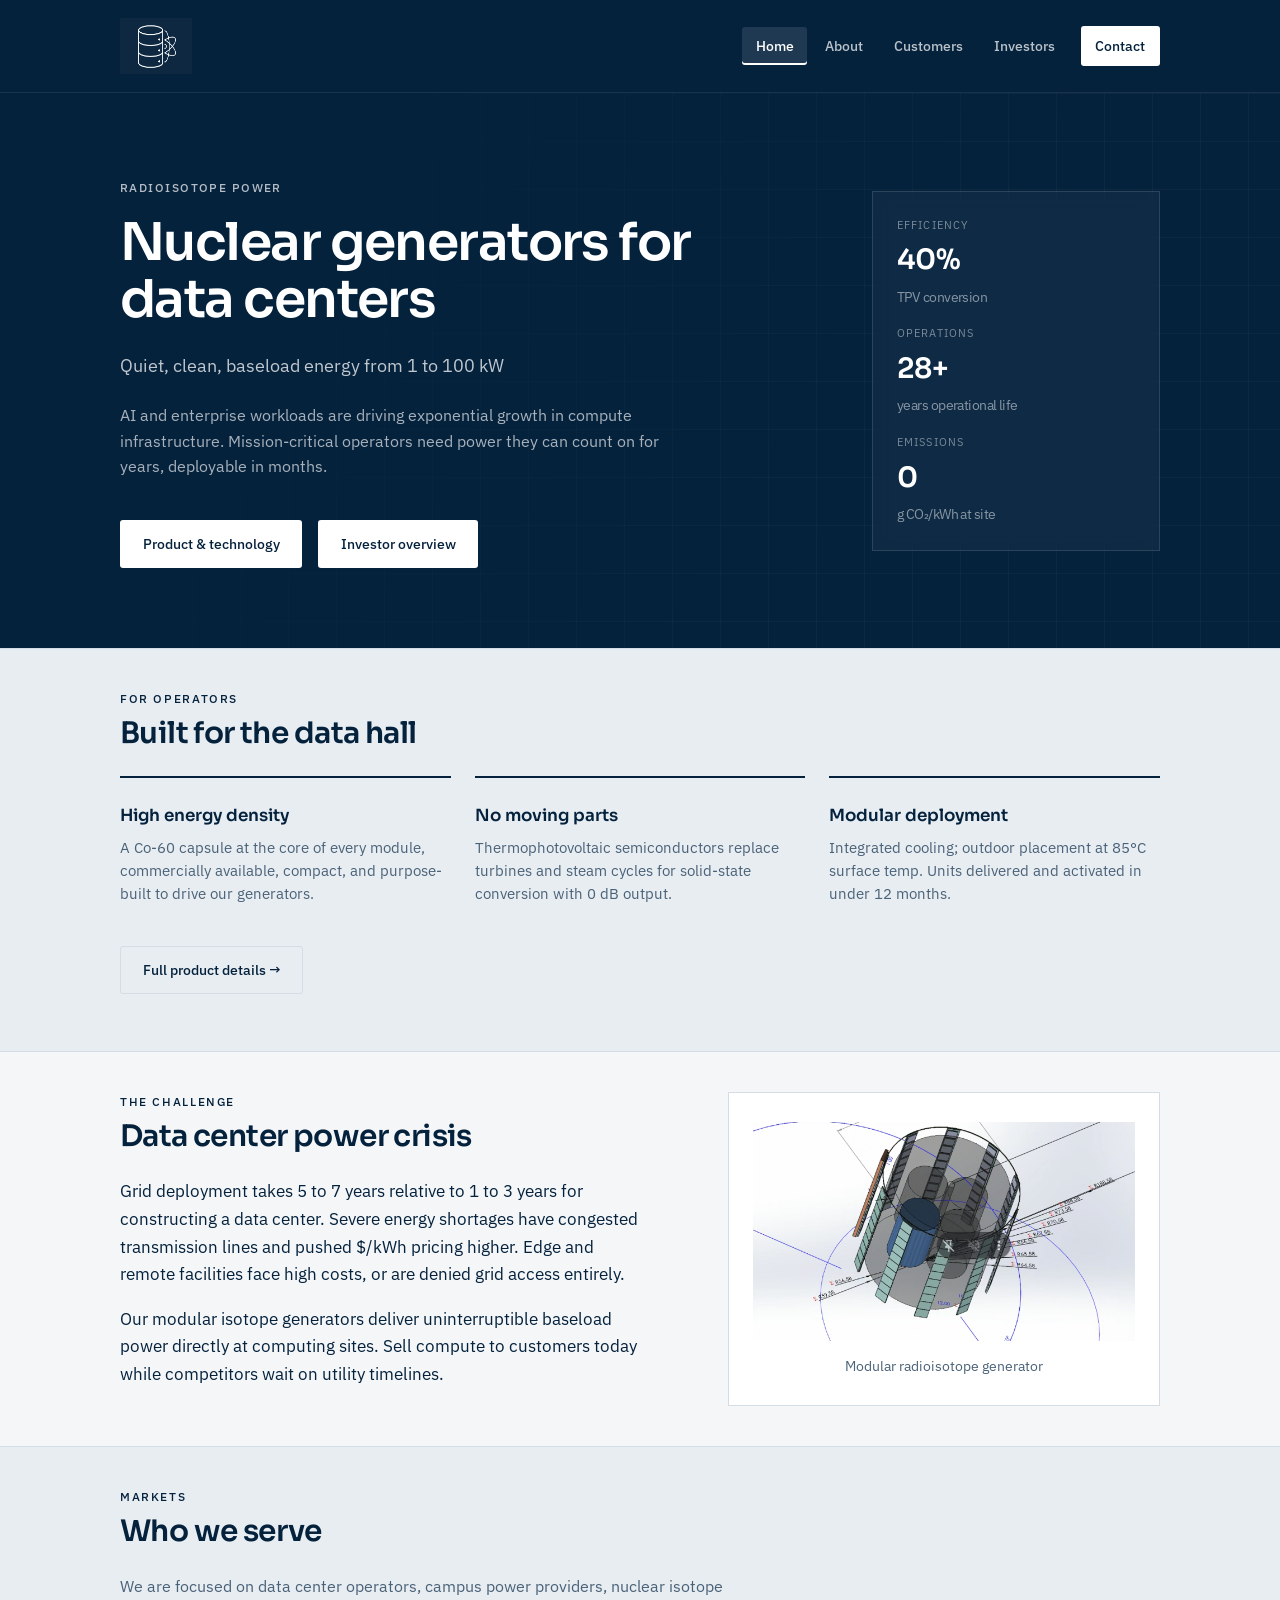
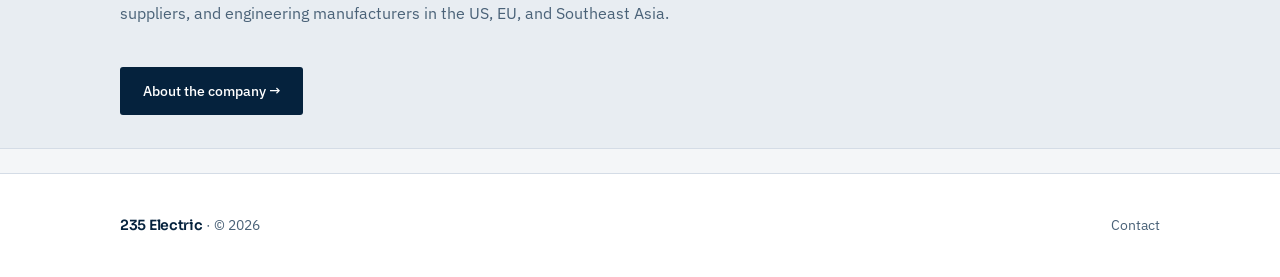
==== commit 81a68dbb: "removed em dashes" ====
--- a/index.html
+++ b/index.html
@@ -5,7 +5,7 @@
   <meta name="viewport" content="width=device-width, initial-scale=1.0">
   <meta name="theme-color" content="#05223d">
   <title>235 Electric | Nuclear power for data centers</title>
-  <meta name="description" content="235 Electric builds radioisotope generators for data centers. Quiet, clean, baseload power in the 1–100 kW range with no moving parts.">
+  <meta name="description" content="235 Electric builds radioisotope generators for data centers. Quiet, clean, baseload power in the 1 to 100 kW range with no moving parts.">
   <link rel="canonical" href="https://samplesite.joshuapastizzo.com/">
   <link rel="preconnect" href="https://fonts.googleapis.com">
   <link rel="preconnect" href="https://fonts.gstatic.com" crossorigin>
@@ -63,11 +63,11 @@
         <ul class="pillar-list">
           <li>
             <h3>High energy density</h3>
-            <p>A Co-60 capsule at the core of every module—commercially available, compact, and purpose-built to drive our generators.</p>
+            <p>A Co-60 capsule at the core of every module, commercially available, compact, and purpose-built to drive our generators.</p>
           </li>
           <li>
             <h3>No moving parts</h3>
-            <p>Thermophotovoltaic semiconductors replace turbines and steam cycles—solid-state conversion with 0 dB output.</p>
+            <p>Thermophotovoltaic semiconductors replace turbines and steam cycles for solid-state conversion with 0 dB output.</p>
           </li>
           <li>
             <h3>Modular deployment</h3>
@@ -85,11 +85,11 @@
         <div>
           <span class="label">The challenge</span>
           <h2 class="section-title">Data center power crisis</h2>
-          <p>Grid deployment takes 5–7 years relative to 1–3 years for constructing a data center. Severe energy shortages have congested transmission lines and pushed $/kWh pricing higher. Edge and remote facilities face high costs—or are denied grid access entirely.</p>
+          <p>Grid deployment takes 5 to 7 years relative to 1 to 3 years for constructing a data center. Severe energy shortages have congested transmission lines and pushed $/kWh pricing higher. Edge and remote facilities face high costs, or are denied grid access entirely.</p>
           <p>Our modular isotope generators deliver uninterruptible baseload power directly at computing sites. Sell compute to customers today while competitors wait on utility timelines.</p>
         </div>
         <figure class="product-image">
-          <img src="/images/RTG.png" alt="235 Electric radioisotope generator — CAD assembly view">
+          <img src="/images/RTG.png" alt="235 Electric radioisotope generator, CAD assembly view">
           <figcaption>Modular radioisotope generator</figcaption>
         </figure>
       </div>
--- a/css/style.css
+++ b/css/style.css
@@ -1,4 +1,4 @@
-/* 235 Electric — navy + white from Logo.png */
+/* 235 Electric: navy + white from Logo.png */
 :root {
   --color-bg: #f4f6f8;
   --color-surface: #ffffff;
@@ -66,7 +66,7 @@
   padding: 0 var(--space-md);
 }
 
-/* Header — navy to match logo mark */
+/* Header: navy to match logo mark */
 .site-header {
   background: var(--color-ink);
   border-bottom: 1px solid rgba(255, 255, 255, 0.08);
@@ -156,7 +156,7 @@
   box-shadow: none;
 }
 
-/* Hero — split layout, not centered gradient block */
+/* Hero: split layout, not centered gradient block */
 .hero {
   background: var(--color-ink);
   color: #fff;
@@ -416,7 +416,7 @@
   padding-top: var(--space-md);
 }
 
-/* Notice / pullquote — not EASI-style bordered banner */
+/* Notice / pullquote: not EASI-style bordered banner */
 .notice {
   padding: var(--space-md) 0 var(--space-md) var(--space-md);
   border-left: 3px solid var(--color-accent);
@@ -451,7 +451,7 @@
   color: var(--color-ink-soft);
 }
 
-/* Metrics row — not floating stat cards */
+/* Metrics row: not floating stat cards */
 .metric-row {
   display: grid;
   grid-template-columns: repeat(4, 1fr);
@@ -500,7 +500,7 @@
   }
 }
 
-/* Pillars — flat list, not numbered hover cards */
+/* Pillars: flat list, not numbered hover cards */
 .pillar-list {
   display: grid;
   grid-template-columns: repeat(3, 1fr);
@@ -536,7 +536,7 @@
   }
 }
 
-/* Tiles — bordered, no shadow lift */
+/* Tiles: bordered, no shadow lift */
 .tile-grid {
   display: grid;
   grid-template-columns: repeat(auto-fill, minmax(260px, 1fr));
@@ -988,7 +988,7 @@
   resize: vertical;
 }
 
-/* Footer — light bar, not inverted navy slab */
+/* Footer: light bar, not inverted navy slab */
 .site-footer {
   background: var(--color-surface);
   border-top: 1px solid var(--color-border);
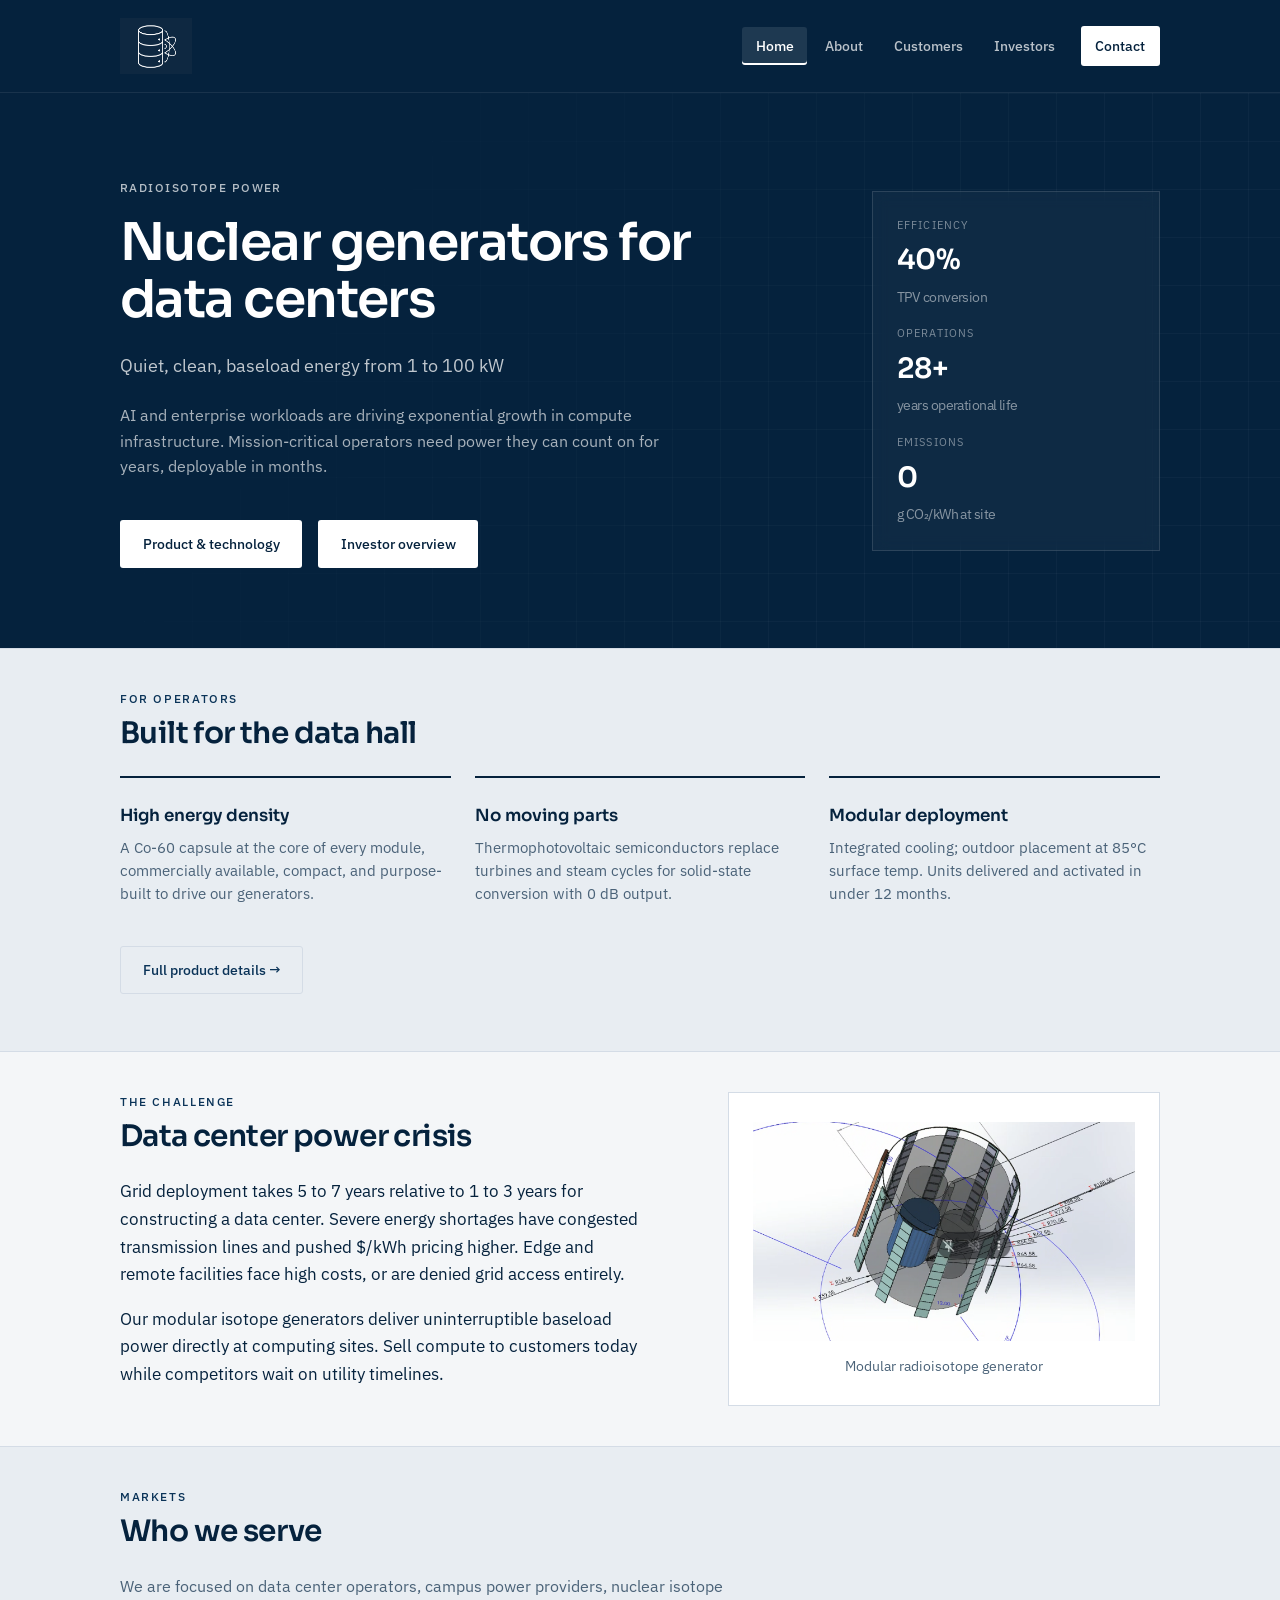
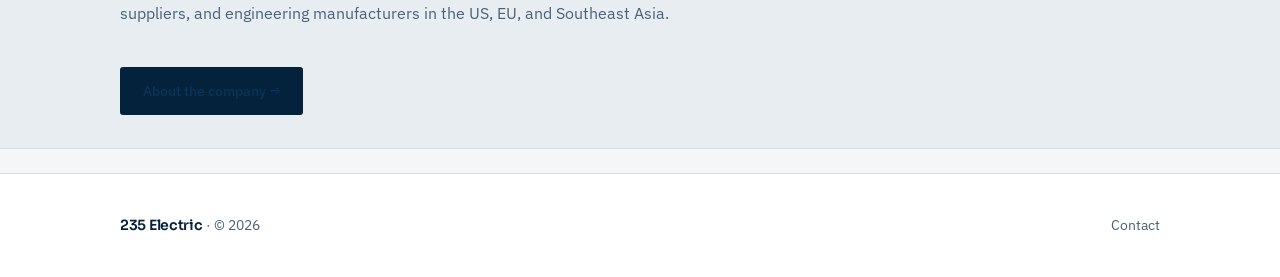
==== commit 120cde39: "fixed outdated font color" ====
--- a/index.html
+++ b/index.html
@@ -4,13 +4,14 @@
   <meta charset="UTF-8">
   <meta name="viewport" content="width=device-width, initial-scale=1.0">
   <meta name="theme-color" content="#05223d">
+  <meta name="color-scheme" content="light only">
   <title>235 Electric | Nuclear power for data centers</title>
   <meta name="description" content="235 Electric builds radioisotope generators for data centers. Quiet, clean, baseload power in the 1 to 100 kW range with no moving parts.">
   <link rel="canonical" href="https://samplesite.joshuapastizzo.com/">
   <link rel="preconnect" href="https://fonts.googleapis.com">
   <link rel="preconnect" href="https://fonts.gstatic.com" crossorigin>
   <link href="https://fonts.googleapis.com/css2?family=IBM+Plex+Sans:wght@400;500&family=Sora:wght@500;600&display=swap" rel="stylesheet">
-  <link rel="stylesheet" href="/css/style.css">
+  <link rel="stylesheet" href="/css/style.css?v=3">
   <link rel="icon" href="/images/Logo.png" type="image/png">
 </head>
 <body class="page-home">
--- a/css/style.css
+++ b/css/style.css
@@ -1,5 +1,6 @@
 /* 235 Electric: navy + white from Logo.png */
 :root {
+  color-scheme: light;
   --color-bg: #f4f6f8;
   --color-surface: #ffffff;
   --color-ink: #05223d;
@@ -31,6 +32,7 @@
 
 html {
   scroll-behavior: smooth;
+  background: var(--color-bg);
 }
 
 body {
@@ -41,6 +43,7 @@
   color: var(--color-ink);
   background: var(--color-bg);
   -webkit-font-smoothing: antialiased;
+  -webkit-tap-highlight-color: rgba(5, 34, 61, 0.12);
 }
 
 img,
@@ -50,13 +53,15 @@
   display: block;
 }
 
-a {
+a:link,
+a:visited {
   color: var(--color-ink-soft);
   text-decoration: none;
   transition: color 0.15s ease;
 }
-a:hover {
-  color: var(--color-accent);
+a:hover,
+a:active {
+  color: var(--color-ink);
 }
 
 .container {
@@ -355,7 +360,7 @@
   font-weight: 500;
   letter-spacing: 0.14em;
   text-transform: uppercase;
-  color: var(--color-accent);
+  color: var(--color-ink-soft);
   margin-bottom: var(--space-xs);
 }
 
@@ -874,7 +879,7 @@
   font-family: var(--font-display);
   font-size: 0.8rem;
   font-weight: 600;
-  color: var(--color-accent);
+  color: var(--color-ink-soft);
   letter-spacing: 0.05em;
 }
 
@@ -971,6 +976,7 @@
   padding: 0.7rem 0.75rem;
   font-family: var(--font-body);
   font-size: 1rem;
+  color: var(--color-ink);
   border: 1px solid var(--color-border);
   border-radius: var(--radius-btn);
   background: var(--color-bg);
@@ -1188,15 +1194,19 @@
   }
 
   .site-header .container {
-    position: relative;
-  }
-
-  .nav-main {
-    display: none;
+    position: static;
+  }
+
+  .site-header nav {
     position: absolute;
     top: 100%;
     left: 0;
     right: 0;
+    z-index: 99;
+  }
+
+  .nav-main {
+    display: none;
     flex-direction: column;
     align-items: stretch;
     padding: var(--space-sm);
@@ -1209,6 +1219,31 @@
     display: flex;
   }
 
+  .nav-main a {
+    color: rgba(255, 255, 255, 0.72);
+  }
+
+  .nav-main a:hover {
+    color: #fff;
+    background: rgba(255, 255, 255, 0.08);
+  }
+
+  .nav-main a[aria-current="page"] {
+    color: #fff;
+    background: rgba(255, 255, 255, 0.1);
+    box-shadow: inset 0 -2px 0 #fff;
+  }
+
+  .nav-main .btn-nav {
+    background: #fff;
+    color: var(--color-ink) !important;
+  }
+
+  .nav-main .btn-nav:hover {
+    background: var(--color-accent-light);
+    color: var(--color-ink) !important;
+  }
+
   .nav-cta {
     margin-left: 0;
   }
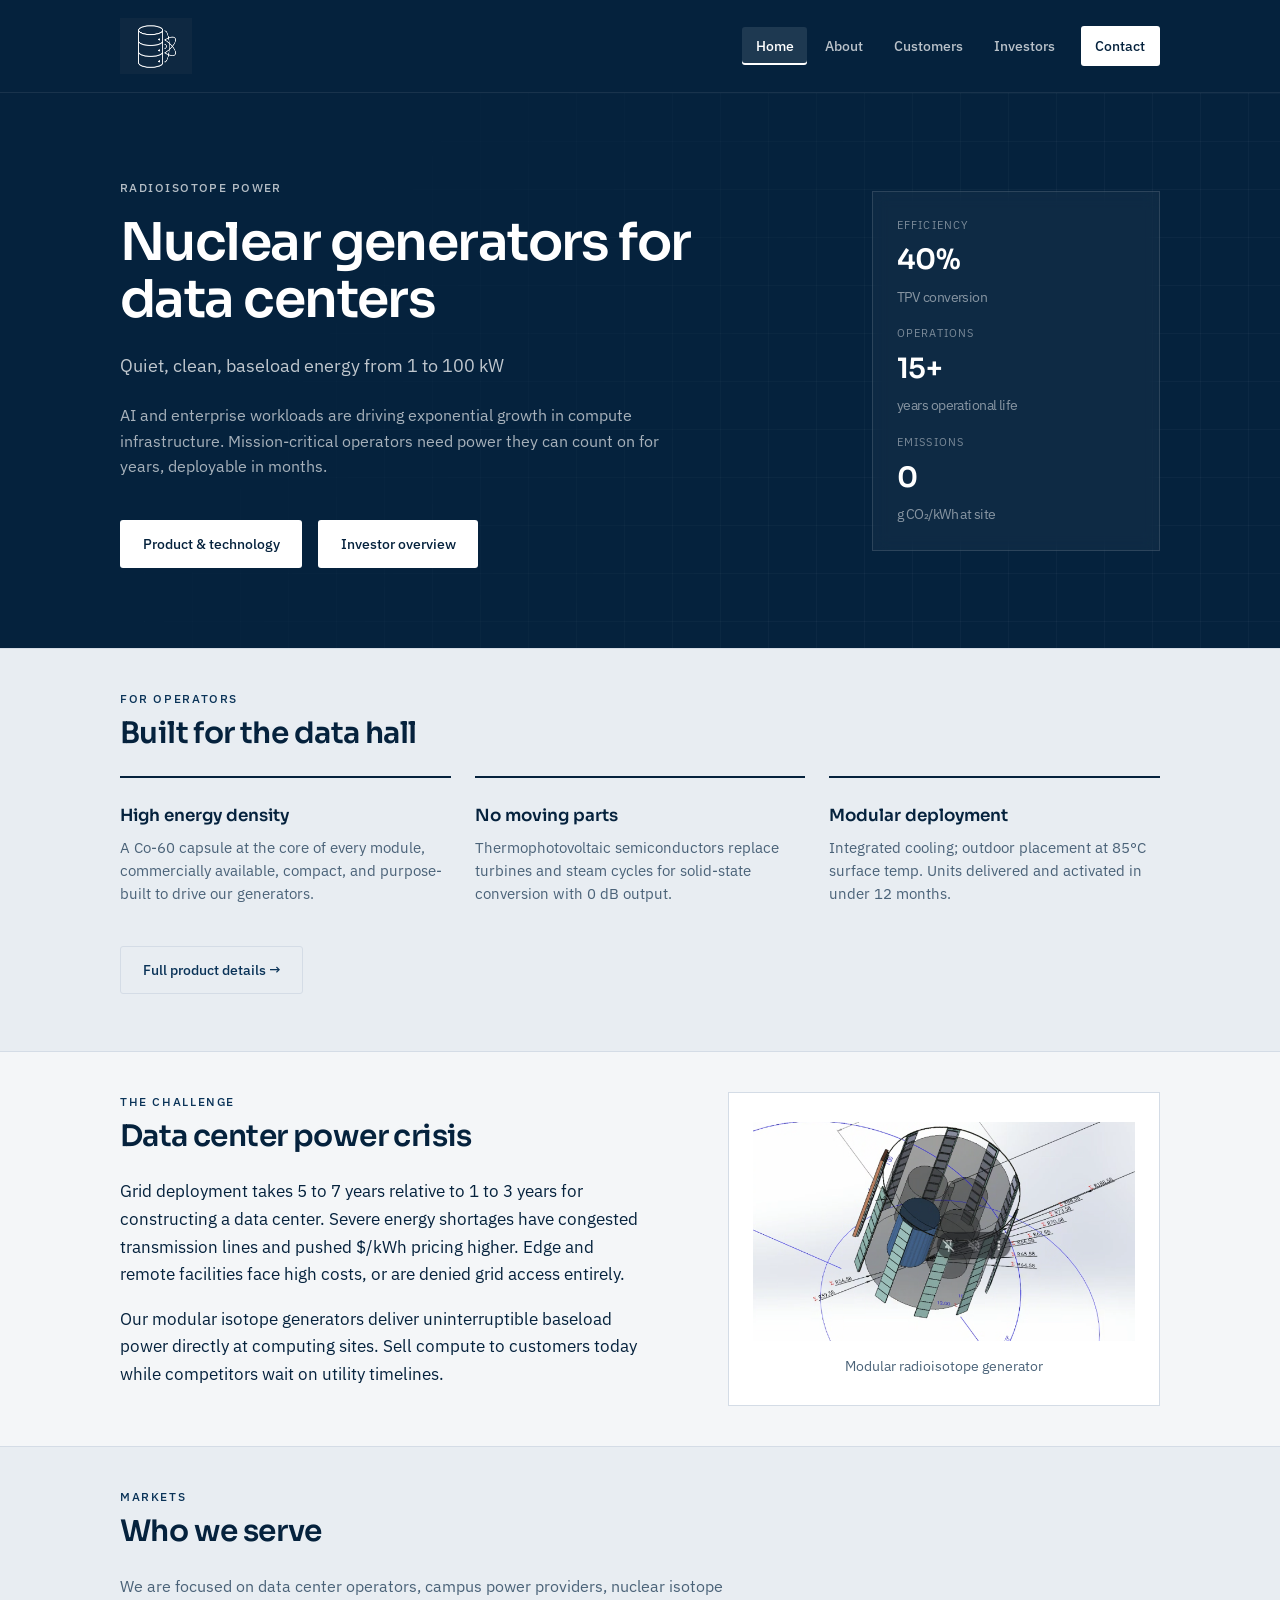
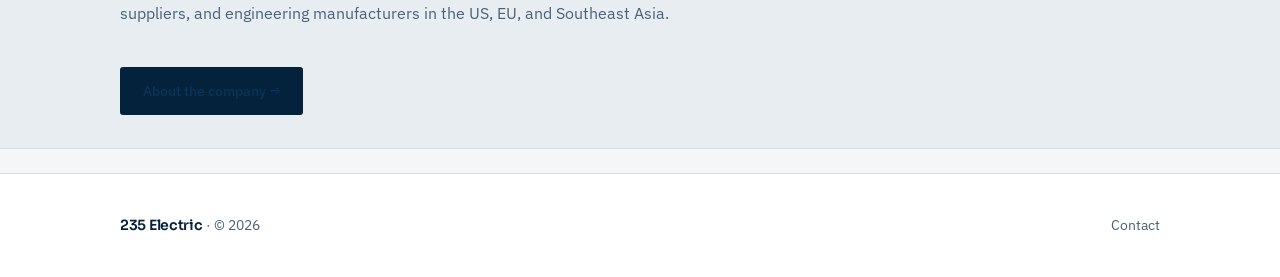
==== commit 0a2bb846: "revision #1" ====
--- a/index.html
+++ b/index.html
@@ -49,7 +49,7 @@
             <dt>Efficiency</dt>
             <dd>40%<span>TPV conversion</span></dd>
             <dt>Operations</dt>
-            <dd>28+<span>years operational life</span></dd>
+            <dd>15+<span>years operational life</span></dd>
             <dt>Emissions</dt>
             <dd>0<span>g CO₂/kWh at site</span></dd>
           </dl>
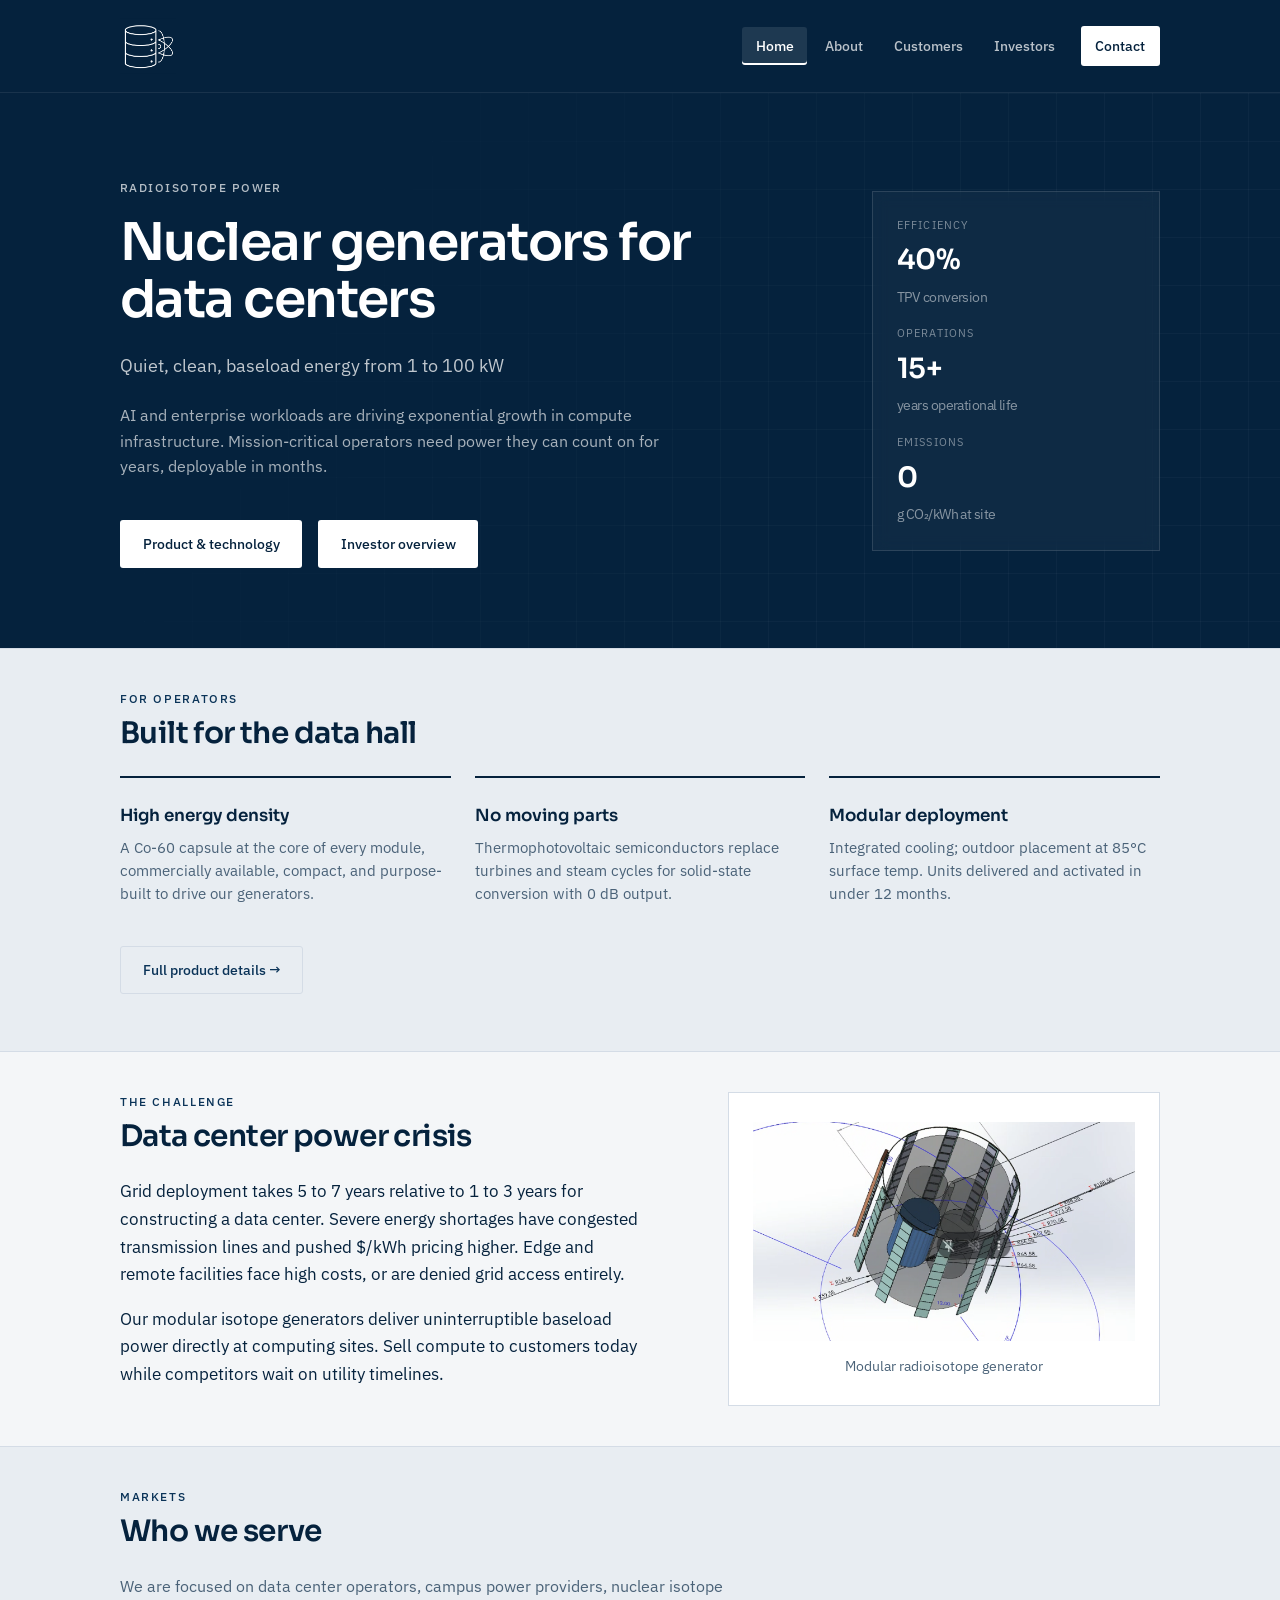
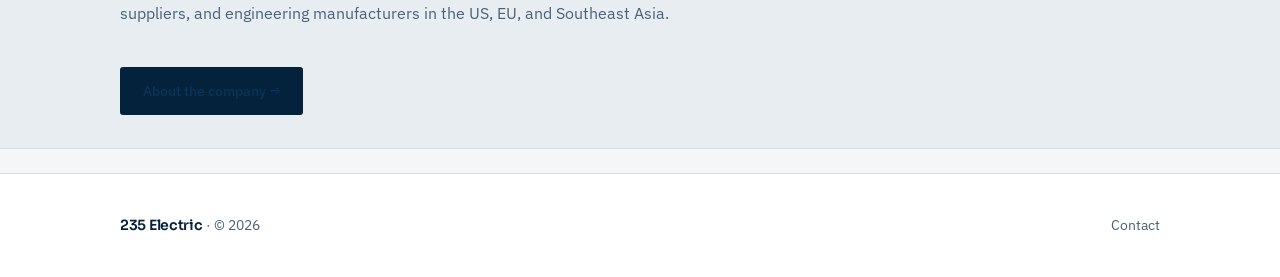
==== commit e5fe7404: "swapped to white svg logo instead of png with background:" ====
--- a/index.html
+++ b/index.html
@@ -12,12 +12,12 @@
   <link rel="preconnect" href="https://fonts.gstatic.com" crossorigin>
   <link href="https://fonts.googleapis.com/css2?family=IBM+Plex+Sans:wght@400;500&family=Sora:wght@500;600&display=swap" rel="stylesheet">
   <link rel="stylesheet" href="/css/style.css?v=3">
-  <link rel="icon" href="/images/Logo.png" type="image/png">
+  <link rel="icon" href="/images/white_logo.svg" type="image/svg+xml">
 </head>
 <body class="page-home">
   <header class="site-header">
     <div class="container">
-      <div class="logo"><a href="/"><img src="/images/Logo.png" alt="235 Electric"></a></div>
+      <div class="logo"><a href="/"><img src="/images/white_logo.svg" alt="235 Electric"></a></div>
       <button class="nav-toggle" type="button" aria-label="Toggle menu" aria-expanded="false">Menu</button>
       <nav>
         <ul class="nav-main">
--- a/css/style.css
+++ b/css/style.css
@@ -1,4 +1,4 @@
-/* 235 Electric: navy + white from Logo.png */
+/* 235 Electric: navy + white from white_logo.svg */
 :root {
   color-scheme: light;
   --color-bg: #f4f6f8;
